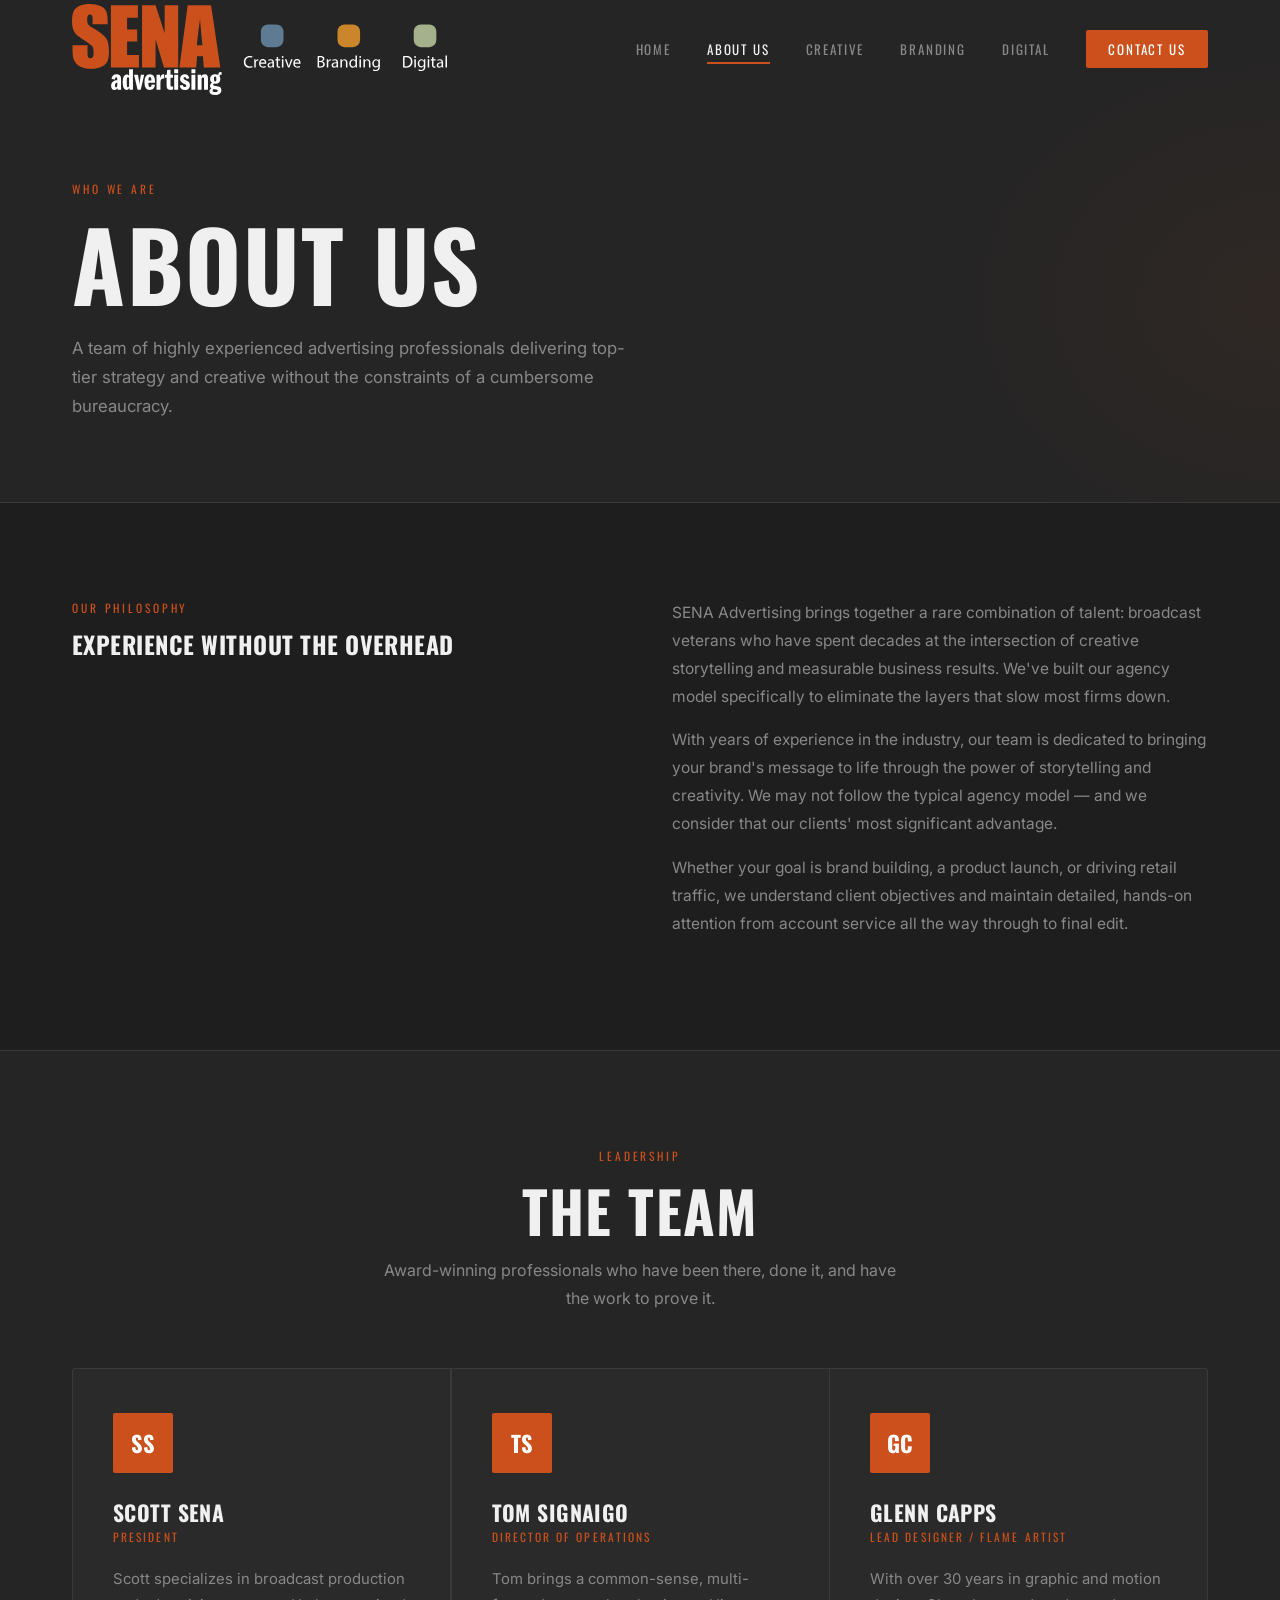
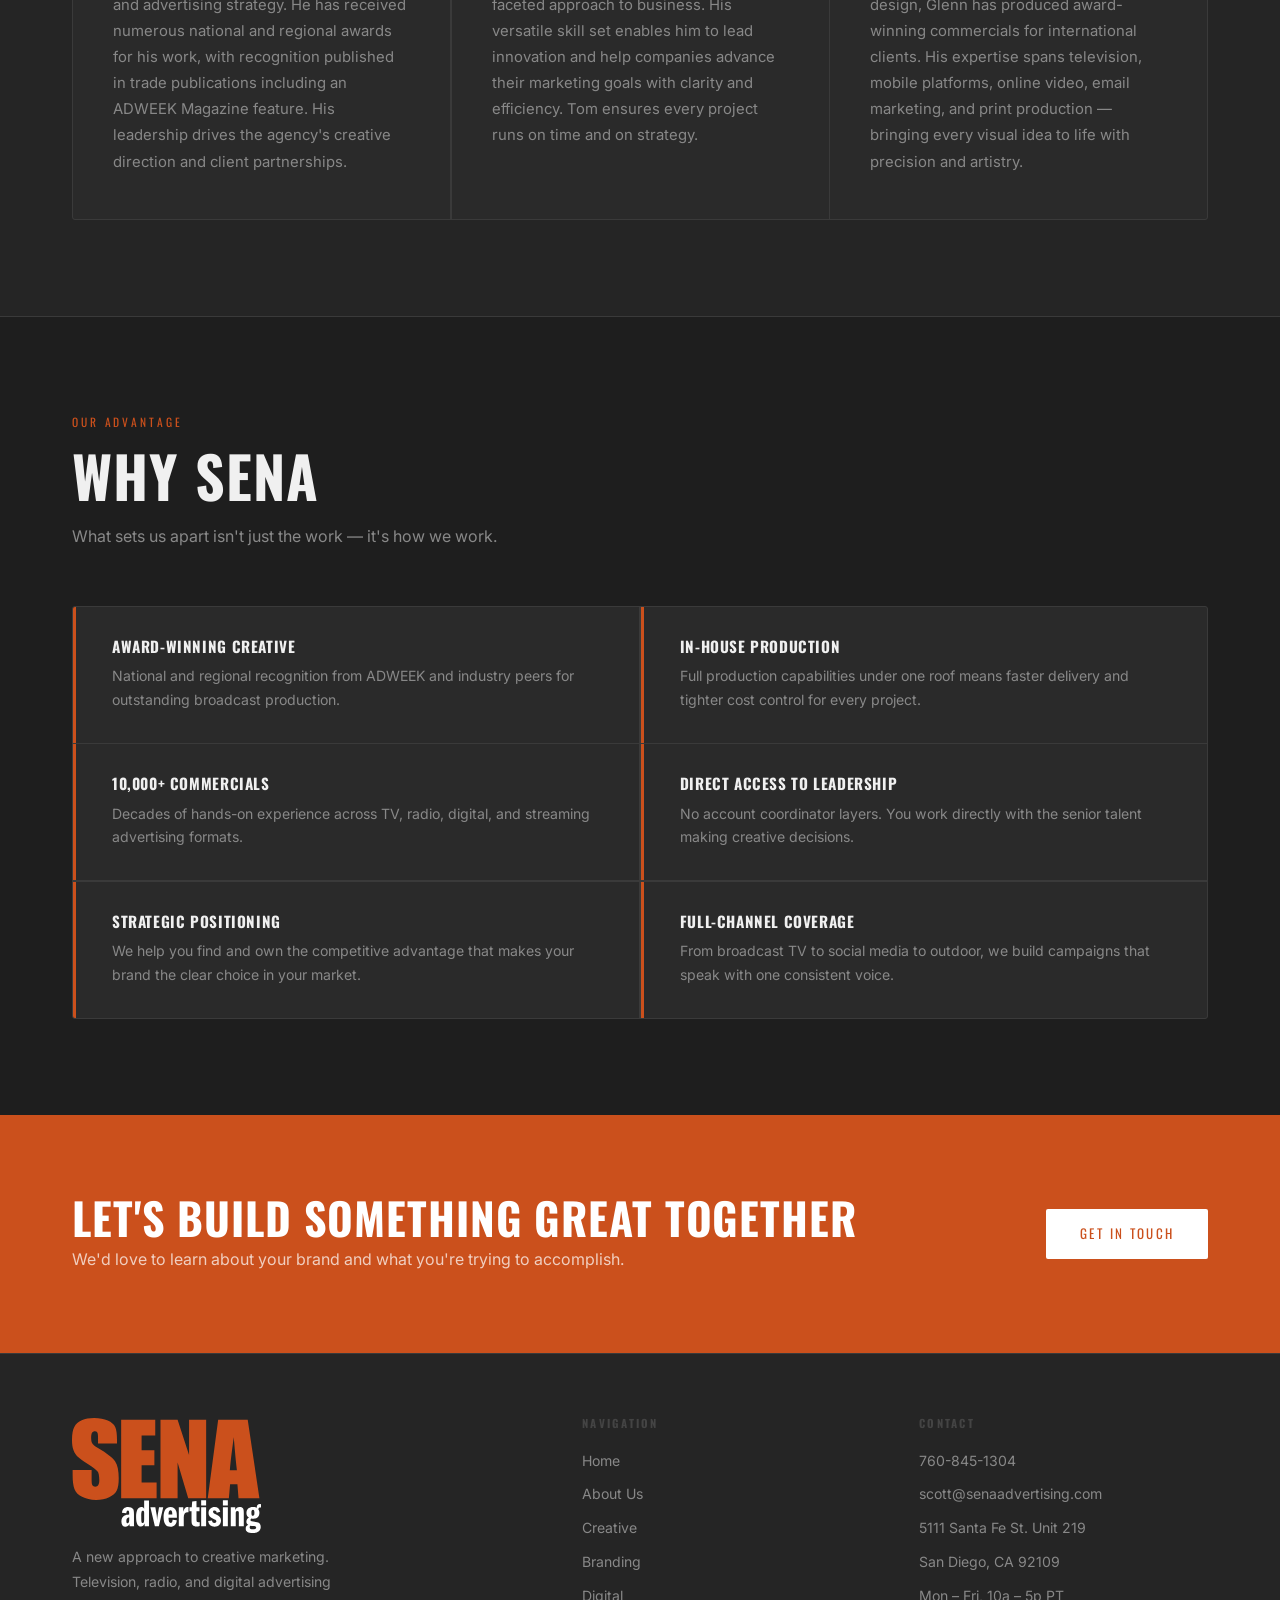
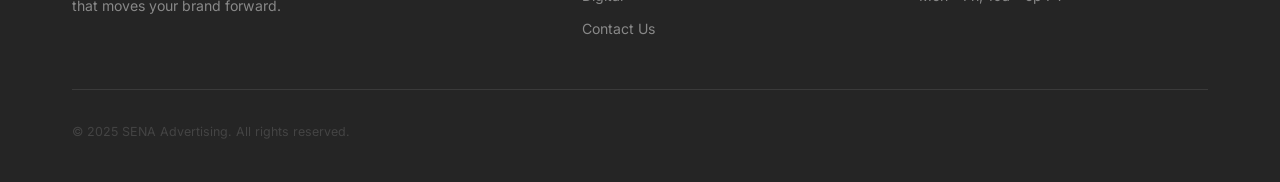
==== about.html @ 645a3908 "Apply ChatGPT review improvements - Fix grammar: 'assets that captivates' → 'campaigns that captivat" ====
<!DOCTYPE html>
<html lang="en">
<head>
  <meta charset="UTF-8">
  <meta name="viewport" content="width=device-width, initial-scale=1.0">
  <title>About Us — SENA Advertising</title>
  <meta name="description" content="Meet the SENA Advertising team — San Diego-based, award-winning professionals with decades of experience in broadcast production, brand strategy, and motion design.">
  <link rel="stylesheet" href="css/styles.css">
</head>
<body>

  <!-- Navigation -->
  <nav class="nav" id="nav">
    <div class="nav-inner">
      <a href="index.html" class="nav-logo"><img src="graphics/Sena_logo.svg" alt="SENA Advertising" class="nav-logo-img"></a>
      <ul class="nav-links">
        <li><a href="index.html">Home</a></li>
        <li><a href="about.html">About Us</a></li>
        <li><a href="creative.html">Creative</a></li>
        <li><a href="branding.html">Branding</a></li>
        <li><a href="digital.html">Digital</a></li>
        <li><a href="contact.html" class="nav-cta">Contact Us</a></li>
      </ul>
      <button class="nav-hamburger" id="hamburger" aria-label="Open menu" aria-expanded="false">
        <span></span><span></span><span></span>
      </button>
    </div>
  </nav>

  <!-- Page Hero -->
  <div class="page-hero">
    <div class="container">
      <span class="page-hero-label">Who We Are</span>
      <h1>About Us</h1>
      <p class="subtitle">
        A team of highly experienced advertising professionals delivering
        top-tier strategy and creative without the constraints of a cumbersome bureaucracy.
      </p>
    </div>
  </div>

  <!-- Company Overview -->
  <section>
    <div class="container">
      <div class="content-block fade-in">
        <div>
          <span class="eyebrow">Our Philosophy</span>
          <h2>Experience Without the Overhead</h2>
        </div>
        <div>
          <p>
            SENA Advertising brings together a rare combination of talent: broadcast veterans
            who have spent decades at the intersection of creative storytelling and measurable
            business results. We've built our agency model specifically to eliminate the layers
            that slow most firms down.
          </p>
          <p>
            With years of experience in the industry, our team is dedicated to bringing your
            brand's message to life through the power of storytelling and creativity. We may
            not follow the typical agency model — and we consider that our clients' most
            significant advantage.
          </p>
          <p>
            Whether your goal is brand building, a product launch, or driving retail traffic,
            we understand client objectives and maintain detailed, hands-on attention from
            account service all the way through to final edit.
          </p>
        </div>
      </div>
    </div>
  </section>

  <!-- Team -->
  <section style="background: var(--bg-surface); border-top: 1px solid var(--border); border-bottom: 1px solid var(--border);">
    <div class="container">
      <div class="section-header center fade-in">
        <span class="eyebrow">Leadership</span>
        <h2>The Team</h2>
        <p>Award-winning professionals who have been there, done it, and have the work to prove it.</p>
      </div>
      <div class="team-grid">

        <div class="team-card fade-in">
          <div class="team-initials">SS</div>
          <h3>Scott Sena</h3>
          <div class="team-title">President</div>
          <p>
            Scott specializes in broadcast production and advertising strategy. He has received
            numerous national and regional awards for his work, with recognition published in
            trade publications including an ADWEEK Magazine feature. His leadership drives the
            agency's creative direction and client partnerships.
          </p>
        </div>

        <div class="team-card fade-in fade-in-d1">
          <div class="team-initials">TS</div>
          <h3>Tom Signaigo</h3>
          <div class="team-title">Director of Operations</div>
          <p>
            Tom brings a common-sense, multi-faceted approach to business. His versatile skill
            set enables him to lead innovation and help companies advance their marketing goals
            with clarity and efficiency. Tom ensures every project runs on time and on strategy.
          </p>
        </div>

        <div class="team-card fade-in fade-in-d2">
          <div class="team-initials">GC</div>
          <h3>Glenn Capps</h3>
          <div class="team-title">Lead Designer / Flame Artist</div>
          <p>
            With over 30 years in graphic and motion design, Glenn has produced award-winning
            commercials for international clients. His expertise spans television, mobile
            platforms, online video, email marketing, and print production — bringing
            every visual idea to life with precision and artistry.
          </p>
        </div>

      </div>
    </div>
  </section>

  <!-- Why Choose SENA -->
  <section>
    <div class="container">
      <div class="section-header fade-in">
        <span class="eyebrow">Our Advantage</span>
        <h2>Why SENA</h2>
        <p>What sets us apart isn't just the work — it's how we work.</p>
      </div>
      <div class="service-items-grid fade-in">
        <div class="service-item">
          <h4>Award-Winning Creative</h4>
          <p>National and regional recognition from ADWEEK and industry peers for outstanding broadcast production.</p>
        </div>
        <div class="service-item">
          <h4>In-House Production</h4>
          <p>Full production capabilities under one roof means faster delivery and tighter cost control for every project.</p>
        </div>
        <div class="service-item">
          <h4>10,000+ Commercials</h4>
          <p>Decades of hands-on experience across TV, radio, digital, and streaming advertising formats.</p>
        </div>
        <div class="service-item">
          <h4>Direct Access to Leadership</h4>
          <p>No account coordinator layers. You work directly with the senior talent making creative decisions.</p>
        </div>
        <div class="service-item">
          <h4>Strategic Positioning</h4>
          <p>We help you find and own the competitive advantage that makes your brand the clear choice in your market.</p>
        </div>
        <div class="service-item">
          <h4>Full-Channel Coverage</h4>
          <p>From broadcast TV to social media to outdoor, we build campaigns that speak with one consistent voice.</p>
        </div>
      </div>
    </div>
  </section>

  <!-- CTA Band -->
  <div class="cta-band">
    <div class="cta-band-inner">
      <div>
        <h2>Let's Build Something Great Together</h2>
        <p>We'd love to learn about your brand and what you're trying to accomplish.</p>
      </div>
      <a href="contact.html" class="btn btn-white">Get In Touch</a>
    </div>
  </div>

  <!-- Footer -->
  <footer class="footer">
    <div class="container">
      <div class="footer-top">
        <div class="footer-brand">
          <a href="index.html" class="footer-logo"><img src="graphics/Sena_logo_no_services_v2.svg" alt="SENA Advertising" class="footer-logo-img"></a>
          <p>A new approach to creative marketing. Television, radio, and digital advertising that moves your brand forward.</p>
        </div>
        <div class="footer-col">
          <h4>Navigation</h4>
          <ul>
            <li><a href="index.html">Home</a></li>
            <li><a href="about.html">About Us</a></li>
            <li><a href="creative.html">Creative</a></li>
            <li><a href="branding.html">Branding</a></li>
            <li><a href="digital.html">Digital</a></li>
            <li><a href="contact.html">Contact Us</a></li>
          </ul>
        </div>
        <div class="footer-col">
          <h4>Contact</h4>
          <ul>
            <li><a href="tel:7608451304">760-845-1304</a></li>
            <li><a href="mailto:scott@senaadvertising.com">scott@senaadvertising.com</a></li>
            <li>5111 Santa Fe St. Unit 219</li>
            <li>San Diego, CA 92109</li>
            <li>Mon – Fri, 10a – 5p PT</li>
          </ul>
        </div>
      </div>
      <div class="footer-bottom">
        <p class="footer-copy">&copy; 2025 SENA Advertising. All rights reserved.</p>
      </div>
    </div>
  </footer>

  <script src="js/main.js"></script>
</body>
</html>
---- css/styles.css ----
@import url('https://fonts.googleapis.com/css2?family=Oswald:wght@400;500;600;700&family=Inter:wght@300;400;500;600&display=swap');

*, *::before, *::after { box-sizing: border-box; margin: 0; padding: 0; }

:root {
  --bg: #1e1e1e;
  --bg-surface: #252525;
  --bg-card: #2a2a2a;
  --bg-card-hover: #313131;
  --accent: #cb501c;
  --accent-hover: #e05c20;
  --text: #f0f0f0;
  --text-muted: #888888;
  --text-dim: #444444;
  --border: #3a3a3a;
  --max-w: 1200px;
  --nav-h: 100px;
}

html { scroll-behavior: smooth; }

body {
  background: var(--bg);
  color: var(--text);
  font-family: 'Inter', sans-serif;
  font-size: 16px;
  line-height: 1.6;
  -webkit-font-smoothing: antialiased;
}

a { color: inherit; text-decoration: none; }
img { max-width: 100%; display: block; }

/* ── Typography ── */
h1, h2, h3, h4 {
  font-family: 'Oswald', sans-serif;
  font-weight: 700;
  line-height: 1.05;
  letter-spacing: 0.02em;
  text-transform: uppercase;
}

.eyebrow {
  font-family: 'Oswald', sans-serif;
  font-size: 0.72rem;
  letter-spacing: 0.25em;
  text-transform: uppercase;
  color: var(--accent);
  display: block;
  margin-bottom: 0.9rem;
}

/* ── Layout ── */
.container {
  max-width: var(--max-w);
  margin: 0 auto;
  padding: 0 2rem;
}

section { padding: 6rem 0; }

/* ── Navigation ── */
.nav {
  position: fixed;
  top: 0; left: 0; right: 0;
  height: var(--nav-h);
  z-index: 1000;
  transition: background 0.35s, border-color 0.35s, box-shadow 0.35s;
  border-bottom: 1px solid transparent;
}

.nav.scrolled {
  background: rgba(28, 28, 28, 0.96);
  backdrop-filter: blur(16px);
  -webkit-backdrop-filter: blur(16px);
  border-color: var(--border);
  box-shadow: 0 1px 32px rgba(0,0,0,0.4);
}

.nav-inner {
  max-width: var(--max-w);
  margin: 0 auto;
  padding: 0 2rem;
  height: 100%;
  display: flex;
  align-items: center;
  justify-content: space-between;
}

.nav-logo {
  display: inline-flex;
  align-items: center;
  line-height: 1;
}

.nav-logo-img {
  height: 91px;
  width: auto;
  display: block;
}

.nav-links {
  display: flex;
  align-items: center;
  gap: 2.25rem;
  list-style: none;
}

.nav-links a {
  font-family: 'Oswald', sans-serif;
  font-size: 0.82rem;
  letter-spacing: 0.14em;
  text-transform: uppercase;
  color: var(--text-muted);
  transition: color 0.2s;
  position: relative;
  padding-bottom: 2px;
}

.nav-links a::after {
  content: '';
  position: absolute;
  bottom: -3px;
  left: 0; right: 0;
  height: 2px;
  background: var(--accent);
  transform: scaleX(0);
  transform-origin: left;
  transition: transform 0.25s ease;
}

.nav-links a:hover,
.nav-links a.active { color: var(--text); }

.nav-links a:hover::after,
.nav-links a.active::after { transform: scaleX(1); }

.nav-cta {
  background: var(--accent) !important;
  color: #fff !important;
  padding: 0.55rem 1.4rem !important;
  border-radius: 2px;
  transition: background 0.2s !important;
}
.nav-cta::after { display: none !important; }
.nav-cta:hover { background: var(--accent-hover) !important; }

.nav-hamburger {
  display: none;
  flex-direction: column;
  gap: 5px;
  cursor: pointer;
  padding: 6px;
  background: none;
  border: none;
}
.nav-hamburger span {
  display: block;
  width: 22px;
  height: 2px;
  background: var(--text);
  border-radius: 1px;
  transition: transform 0.3s ease, opacity 0.3s ease;
}
.nav-hamburger.open span:nth-child(1) { transform: translateY(7px) rotate(45deg); }
.nav-hamburger.open span:nth-child(2) { opacity: 0; }
.nav-hamburger.open span:nth-child(3) { transform: translateY(-7px) rotate(-45deg); }

/* ── Home Hero ── */
.hero {
  min-height: 100vh;
  display: flex;
  align-items: center;
  position: relative;
  overflow: hidden;
}

.hero-bg {
  position: absolute;
  inset: 0;
  background:
    radial-gradient(ellipse 70% 60% at 75% 55%, rgba(203,80,28,0.07) 0%, transparent 55%),
    linear-gradient(150deg, #0d0d0d 0%, #131313 100%);
}

.hero-grid {
  position: absolute;
  inset: 0;
  background-image:
    linear-gradient(rgba(255,255,255,0.025) 1px, transparent 1px),
    linear-gradient(90deg, rgba(255,255,255,0.025) 1px, transparent 1px);
  background-size: 56px 56px;
  mask-image: radial-gradient(ellipse 80% 80% at 50% 50%, black 30%, transparent 75%);
  -webkit-mask-image: radial-gradient(ellipse 80% 80% at 50% 50%, black 30%, transparent 75%);
}

.hero-ghost {
  position: absolute;
  right: -4%;
  top: 50%;
  transform: translateY(-50%);
  font-family: 'Oswald', sans-serif;
  font-size: clamp(7rem, 17vw, 21rem);
  font-weight: 700;
  letter-spacing: 0.04em;
  text-transform: uppercase;
  color: transparent;
  -webkit-text-stroke: 1.5px rgba(203, 80, 28, 0.22);
  line-height: 1;
  user-select: none;
  pointer-events: none;
}

.hero-content {
  position: relative;
  z-index: 1;
  width: 100%;
  max-width: var(--max-w);
  margin: 0 auto;
  padding: 0 2rem;
  padding-top: var(--nav-h);
}

.hero-title {
  font-size: clamp(2.8rem, 6.5vw, 6.5rem);
  line-height: 0.95;
  margin-bottom: 1.5rem;
  max-width: 15ch;
}
.hero-title .accent { color: var(--accent); }

.hero-desc {
  font-size: 1.1rem;
  color: var(--text-muted);
  max-width: 46ch;
  margin-bottom: 2.5rem;
  line-height: 1.75;
}

.hero-actions {
  display: flex;
  gap: 1rem;
  flex-wrap: wrap;
}

.hero-scroll {
  position: absolute;
  bottom: 2.5rem;
  left: 50%;
  transform: translateX(-50%);
  display: flex;
  flex-direction: column;
  align-items: center;
  gap: 0.5rem;
  z-index: 1;
}
.hero-scroll span {
  font-family: 'Oswald', sans-serif;
  font-size: 0.65rem;
  letter-spacing: 0.2em;
  text-transform: uppercase;
  color: var(--text-dim);
}
.hero-scroll-line {
  width: 1px;
  height: 40px;
  background: linear-gradient(to bottom, var(--accent), transparent);
  animation: scrollPulse 2s ease-in-out infinite;
}
@keyframes scrollPulse {
  0%, 100% { opacity: 0.4; transform: scaleY(0.8); }
  50% { opacity: 1; transform: scaleY(1); }
}

/* ── Stats Bar ── */
.stats {
  background: var(--bg-surface);
  border-top: 1px solid var(--border);
  border-bottom: 1px solid var(--border);
  padding: 0;
}

.stats-inner {
  max-width: var(--max-w);
  margin: 0 auto;
  display: grid;
  grid-template-columns: repeat(3, 1fr);
}

.stat-item {
  padding: 2.75rem 2rem;
  text-align: center;
  border-right: 1px solid var(--border);
  position: relative;
}
.stat-item:last-child { border-right: none; }

.stat-number {
  font-family: 'Oswald', sans-serif;
  font-size: clamp(2.2rem, 4vw, 3.2rem);
  font-weight: 700;
  color: var(--accent);
  line-height: 1;
  margin-bottom: 0.5rem;
  display: block;
}
.stat-label {
  font-size: 0.82rem;
  color: var(--text-muted);
  letter-spacing: 0.06em;
  text-transform: uppercase;
  font-family: 'Oswald', sans-serif;
}

/* ── Buttons ── */
.btn {
  font-family: 'Oswald', sans-serif;
  font-size: 0.82rem;
  letter-spacing: 0.18em;
  text-transform: uppercase;
  padding: 0.9rem 2.1rem;
  border: none;
  cursor: pointer;
  display: inline-flex;
  align-items: center;
  gap: 0.5rem;
  transition: all 0.22s ease;
  border-radius: 2px;
  text-decoration: none;
  white-space: nowrap;
}

.btn-primary {
  background: var(--accent);
  color: #fff;
}
.btn-primary:hover {
  background: var(--accent-hover);
  transform: translateY(-2px);
  box-shadow: 0 8px 24px rgba(203,80,28,0.3);
}

.btn-outline {
  background: transparent;
  color: var(--text);
  border: 1px solid var(--border);
}
.btn-outline:hover {
  border-color: var(--text-muted);
  background: rgba(255,255,255,0.04);
}

.btn-white {
  background: #fff;
  color: var(--accent);
}
.btn-white:hover { background: #f0f0f0; transform: translateY(-2px); }

/* ── Section Headers ── */
.section-header { margin-bottom: 3.5rem; }

.section-header h2 {
  font-size: clamp(2rem, 4.5vw, 3.75rem);
  margin-bottom: 1rem;
}

.section-header p {
  color: var(--text-muted);
  max-width: 52ch;
  font-size: 1rem;
  line-height: 1.75;
}

.section-header.center { text-align: center; }
.section-header.center p { margin: 0 auto; }

/* ── Service Cards ── */
.services-grid {
  display: grid;
  grid-template-columns: repeat(3, 1fr);
  gap: 1.5px;
  background: var(--border);
  border: 1px solid var(--border);
  border-radius: 3px;
  overflow: hidden;
}

.service-card {
  background: var(--bg-card);
  padding: 3rem 2.5rem;
  position: relative;
  overflow: hidden;
  transition: background 0.3s;
}

.service-card::before {
  content: '';
  position: absolute;
  top: 0; left: 0; right: 0;
  height: 2px;
  background: var(--accent);
  transform: scaleX(0);
  transform-origin: left;
  transition: transform 0.35s ease;
}

.service-card:hover { background: var(--bg-card-hover); }
.service-card:hover::before { transform: scaleX(1); }

.service-num {
  font-family: 'Oswald', sans-serif;
  font-size: 5rem;
  font-weight: 700;
  color: var(--border);
  line-height: 1;
  margin-bottom: 1.25rem;
  transition: color 0.3s;
}
.service-card:hover .service-num { color: #222; }

.service-card h3 {
  font-size: 1.5rem;
  margin-bottom: 1rem;
}

.service-card p {
  color: var(--text-muted);
  font-size: 0.95rem;
  line-height: 1.75;
  margin-bottom: 1.75rem;
}

.service-link {
  font-family: 'Oswald', sans-serif;
  font-size: 0.78rem;
  letter-spacing: 0.18em;
  text-transform: uppercase;
  color: var(--accent);
  display: inline-flex;
  align-items: center;
  gap: 0.6rem;
  transition: gap 0.2s;
}
.service-link:hover { gap: 0.9rem; }
.service-link::after { content: '→'; }

/* ── About Section ── */
.about-section {
  background: var(--bg-surface);
  border-top: 1px solid var(--border);
  border-bottom: 1px solid var(--border);
}

.about-grid {
  display: grid;
  grid-template-columns: 1fr 1fr;
  gap: 5rem;
  align-items: center;
}

.about-body p {
  color: var(--text-muted);
  line-height: 1.8;
  margin-bottom: 1.25rem;
  font-size: 0.97rem;
}

.about-list {
  list-style: none;
  margin: 2rem 0;
  display: flex;
  flex-direction: column;
  gap: 0.85rem;
}
.about-list li {
  display: flex;
  align-items: flex-start;
  gap: 0.85rem;
  font-size: 0.95rem;
  color: var(--text-muted);
}
.about-list li::before {
  content: '';
  width: 18px;
  height: 2px;
  background: var(--accent);
  margin-top: 0.65rem;
  flex-shrink: 0;
}

.about-visual {
  display: flex;
  flex-direction: column;
  gap: 1.5px;
  background: var(--border);
  border: 1px solid var(--border);
  border-radius: 3px;
  overflow: hidden;
}
.about-visual-item {
  background: var(--bg-card);
  padding: 1.75rem 2.25rem;
}
.about-visual-num {
  font-family: 'Oswald', sans-serif;
  font-size: 2.75rem;
  font-weight: 700;
  color: var(--accent);
  line-height: 1;
  margin-bottom: 0.3rem;
}
.about-visual-label {
  font-size: 0.82rem;
  color: var(--text-muted);
}

/* ── Clients Grid ── */
.clients-grid {
  display: grid;
  grid-template-columns: repeat(auto-fill, minmax(200px, 1fr));
  gap: 1.5px;
  background: var(--border);
  border: 1px solid var(--border);
  border-radius: 3px;
  overflow: hidden;
}

.client-item {
  background: var(--bg-card);
  padding: 1.75rem 1.5rem;
  text-align: center;
  font-family: 'Oswald', sans-serif;
  font-size: 0.78rem;
  letter-spacing: 0.12em;
  text-transform: uppercase;
  color: var(--text-muted);
  transition: background 0.2s, color 0.2s;
}
.client-item:hover { background: var(--bg-card-hover); color: var(--text); }

/* ── CTA Band ── */
.cta-band {
  background: var(--accent);
  padding: 5rem 0;
}
.cta-band-inner {
  max-width: var(--max-w);
  margin: 0 auto;
  padding: 0 2rem;
  display: flex;
  align-items: center;
  justify-content: space-between;
  gap: 2rem;
  flex-wrap: wrap;
}
.cta-band h2 {
  font-size: clamp(1.75rem, 3.5vw, 2.75rem);
  color: #fff;
  margin-bottom: 0.4rem;
}
.cta-band p { color: rgba(255,255,255,0.72); font-size: 1rem; }

/* ── Page Hero (inner pages) ── */
.page-hero {
  padding-top: calc(var(--nav-h) + 5rem);
  padding-bottom: 5rem;
  background: var(--bg-surface);
  border-bottom: 1px solid var(--border);
  position: relative;
  overflow: hidden;
}
.page-hero::before {
  content: '';
  position: absolute;
  inset: 0;
  background: radial-gradient(ellipse 50% 100% at 100% 60%, rgba(203,80,28,0.06) 0%, transparent 55%);
}
.page-hero .container { position: relative; }
.page-hero-label {
  font-family: 'Oswald', sans-serif;
  font-size: 0.72rem;
  letter-spacing: 0.25em;
  color: var(--accent);
  text-transform: uppercase;
  margin-bottom: 0.9rem;
  display: block;
}
.page-hero h1 { font-size: clamp(3rem, 7.5vw, 6.5rem); }
.page-hero .subtitle {
  color: var(--text-muted);
  font-size: 1.05rem;
  max-width: 52ch;
  margin-top: 1.25rem;
  line-height: 1.75;
}

/* ── Team Cards ── */
.team-grid {
  display: grid;
  grid-template-columns: repeat(3, 1fr);
  gap: 1.5px;
  background: var(--border);
  border: 1px solid var(--border);
  border-radius: 3px;
  overflow: hidden;
}

.team-card {
  background: var(--bg-card);
  padding: 2.75rem 2.5rem;
  position: relative;
  transition: background 0.25s;
}
.team-card:hover { background: var(--bg-card-hover); }

.team-initials {
  width: 60px;
  height: 60px;
  background: var(--accent);
  border-radius: 2px;
  display: flex;
  align-items: center;
  justify-content: center;
  font-family: 'Oswald', sans-serif;
  font-size: 1.4rem;
  font-weight: 700;
  color: #fff;
  margin-bottom: 1.75rem;
}

.team-card h3 { font-size: 1.35rem; margin-bottom: 0.25rem; }

.team-title {
  font-family: 'Oswald', sans-serif;
  font-size: 0.72rem;
  letter-spacing: 0.18em;
  text-transform: uppercase;
  color: var(--accent);
  margin-bottom: 1.25rem;
}

.team-card p {
  color: var(--text-muted);
  font-size: 0.93rem;
  line-height: 1.75;
}

/* ── Content Sections ── */
.content-block {
  display: grid;
  grid-template-columns: 1fr 1fr;
  gap: 4rem;
  align-items: start;
}

.content-block.reverse { direction: rtl; }
.content-block.reverse > * { direction: ltr; }

.content-block p {
  color: var(--text-muted);
  line-height: 1.8;
  margin-bottom: 1rem;
  font-size: 0.97rem;
}

/* ── Service Items (Digital / Branding lists) ── */
.service-items-grid {
  display: grid;
  grid-template-columns: repeat(2, 1fr);
  gap: 1.5px;
  background: var(--border);
  border: 1px solid var(--border);
  border-radius: 3px;
  overflow: hidden;
}

.service-item {
  background: var(--bg-card);
  padding: 2rem 2.25rem;
  border-left: 3px solid var(--accent);
  transition: background 0.2s, border-color 0.2s;
  display: flex;
  flex-direction: column;
  gap: 0.6rem;
  color: inherit;
  text-decoration: none;
  cursor: pointer;
}
.service-item:hover { background: var(--bg-card-hover); border-left-color: var(--accent-hover); }

.service-item h4 {
  font-size: 0.95rem;
  letter-spacing: 0.04em;
}
.service-item p {
  font-size: 0.88rem;
  color: var(--text-muted);
  line-height: 1.65;
  flex: 1;
}
.service-item-cta {
  font-family: 'Oswald', sans-serif;
  font-size: 0.7rem;
  letter-spacing: 0.18em;
  text-transform: uppercase;
  color: var(--accent);
  margin-top: 0.5rem;
  transition: color 0.2s;
}
.service-item:hover .service-item-cta { color: var(--accent-hover); }

/* ── Channel Tags ── */
.channel-tags {
  display: flex;
  flex-wrap: wrap;
  gap: 0.75rem;
  margin-top: 2.5rem;
}
.channel-tag {
  font-family: 'Oswald', sans-serif;
  font-size: 0.72rem;
  letter-spacing: 0.14em;
  text-transform: uppercase;
  padding: 0.55rem 1.1rem;
  border: 1px solid var(--border);
  border-radius: 2px;
  color: var(--text-muted);
  transition: all 0.2s;
  cursor: default;
}
.channel-tag:hover { border-color: var(--accent); color: var(--accent); }

/* ── Contact Page ── */
.contact-grid {
  display: grid;
  grid-template-columns: 1fr 1.7fr;
  gap: 5rem;
  align-items: start;
}

.contact-detail { margin-bottom: 2rem; }
.contact-detail-label {
  font-family: 'Oswald', sans-serif;
  font-size: 0.68rem;
  letter-spacing: 0.2em;
  text-transform: uppercase;
  color: var(--accent);
  margin-bottom: 0.4rem;
}
.contact-detail-value {
  font-size: 1rem;
  color: var(--text);
  line-height: 1.55;
}
.contact-detail-value a { transition: color 0.2s; }
.contact-detail-value a:hover { color: var(--accent); }

/* ── Form ── */
.form { display: flex; flex-direction: column; gap: 1.25rem; }

.form-row {
  display: grid;
  grid-template-columns: 1fr 1fr;
  gap: 1.25rem;
}

.form-group { display: flex; flex-direction: column; gap: 0.45rem; }

.form-group label {
  font-family: 'Oswald', sans-serif;
  font-size: 0.72rem;
  letter-spacing: 0.16em;
  text-transform: uppercase;
  color: var(--text-muted);
}

.form-group input,
.form-group textarea {
  background: var(--bg-card);
  border: 1px solid var(--border);
  color: var(--text);
  padding: 0.85rem 1rem;
  font-family: 'Inter', sans-serif;
  font-size: 0.95rem;
  border-radius: 2px;
  outline: none;
  transition: border-color 0.2s, box-shadow 0.2s;
  width: 100%;
}

.form-group input:focus,
.form-group textarea:focus {
  border-color: var(--accent);
  box-shadow: 0 0 0 3px rgba(203,80,28,0.1);
}

.form-group textarea { min-height: 160px; resize: vertical; }

/* ── Footer ── */
.footer {
  background: var(--bg-surface);
  border-top: 1px solid var(--border);
  padding: 4rem 0 2.5rem;
}

.footer-top {
  display: grid;
  grid-template-columns: 1.6fr 1fr 1fr;
  gap: 3rem;
  padding-bottom: 3rem;
  margin-bottom: 2rem;
  border-bottom: 1px solid var(--border);
}

.footer-logo {
  display: inline-flex;
  align-items: center;
  margin-bottom: 0.75rem;
}

.footer-logo-img {
  height: 115px;
  width: auto;
  display: block;
}

.footer-brand p {
  color: var(--text-muted);
  font-size: 0.88rem;
  line-height: 1.75;
  max-width: 30ch;
}

.footer-col h4 {
  font-family: 'Oswald', sans-serif;
  font-size: 0.7rem;
  letter-spacing: 0.2em;
  color: var(--text-dim);
  text-transform: uppercase;
  margin-bottom: 1.25rem;
}
.footer-col ul { list-style: none; display: flex; flex-direction: column; gap: 0.7rem; }
.footer-col ul li,
.footer-col ul a {
  font-size: 0.88rem;
  color: var(--text-muted);
  transition: color 0.2s;
}
.footer-col ul a:hover { color: var(--text); }

.footer-bottom {
  display: flex;
  align-items: center;
  justify-content: space-between;
  gap: 1rem;
  flex-wrap: wrap;
}
.footer-copy { font-size: 0.78rem; color: var(--text-dim); }

/* ── Animations ── */
.fade-in {
  opacity: 0;
  transform: translateY(20px);
  transition: opacity 0.65s ease, transform 0.65s ease;
}
.fade-in.visible { opacity: 1; transform: none; }
.fade-in-d1 { transition-delay: 0.1s; }
.fade-in-d2 { transition-delay: 0.2s; }
.fade-in-d3 { transition-delay: 0.3s; }

/* ── Video Grid ── */
.video-grid {
  display: grid;
  grid-template-columns: repeat(2, 1fr);
  gap: 2rem;
}

.video-item {
  background: var(--bg-card);
  border: 1px solid var(--border);
  border-radius: 3px;
  overflow: hidden;
  transition: border-color 0.25s;
}
.video-item:hover { border-color: var(--accent); }

.video-item {
  display: block;
  text-decoration: none;
  color: inherit;
}

.video-thumb {
  aspect-ratio: 16 / 9;
  background: #0a0a0a;
  display: flex;
  align-items: center;
  justify-content: center;
  position: relative;
  overflow: hidden;
}

.video-thumb::before {
  content: '';
  position: absolute;
  inset: 0;
  background: radial-gradient(ellipse at center, rgba(203,80,28,0.08) 0%, transparent 70%);
  transition: opacity 0.3s;
}
.video-item:hover .video-thumb::before { opacity: 2; }

.video-play-btn {
  width: 68px;
  height: 68px;
  background: var(--accent);
  border-radius: 50%;
  display: flex;
  align-items: center;
  justify-content: center;
  transition: transform 0.25s ease, background 0.25s ease, box-shadow 0.25s ease;
  position: relative;
  z-index: 1;
}
.video-item:hover .video-play-btn {
  transform: scale(1.12);
  background: var(--accent-hover);
  box-shadow: 0 0 32px rgba(203,80,28,0.45);
}

.video-play-btn svg {
  width: 26px;
  height: 26px;
  margin-left: 4px;
}

.video-caption {
  padding: 0.9rem 1.25rem;
  display: flex;
  align-items: center;
  justify-content: space-between;
  gap: 0.5rem;
  font-family: 'Oswald', sans-serif;
  font-size: 0.78rem;
  letter-spacing: 0.12em;
  text-transform: uppercase;
  color: var(--text-muted);
  border-top: 1px solid var(--border);
  transition: color 0.2s;
}
.video-item:hover .video-caption { color: var(--text); }

.video-caption-ext {
  font-size: 0.65rem;
  letter-spacing: 0.08em;
  color: var(--text-dim);
  white-space: nowrap;
  flex-shrink: 0;
}

@media (max-width: 768px) {
  .video-grid { grid-template-columns: 1fr; }
}

/* ── Project Gallery ── */
.project-block {
  margin-bottom: 4rem;
}
.project-block:last-child { margin-bottom: 0; }

.project-block-header {
  display: flex;
  align-items: baseline;
  gap: 1.5rem;
  margin-bottom: 1rem;
  padding-bottom: 0.75rem;
  border-bottom: 1px solid var(--border);
}

.project-client {
  font-family: 'Oswald', sans-serif;
  font-size: 1rem;
  font-weight: 600;
  letter-spacing: 0.1em;
  text-transform: uppercase;
  color: var(--text);
}

.project-type {
  font-family: 'Oswald', sans-serif;
  font-size: 0.72rem;
  letter-spacing: 0.2em;
  text-transform: uppercase;
  color: var(--accent);
}

.project-imgs {
  display: grid;
  gap: 1.5px;
  background: var(--border);
  border: 1px solid var(--border);
  overflow: hidden;
}

.project-imgs img {
  width: 100%;
  height: 100%;
  object-fit: cover;
  display: block;
}

/* Genesis: two portrait posters on top, wide lineup below */
.project-imgs--genesis {
  grid-template-columns: 1fr 1fr;
}
.project-imgs--genesis .portrait {
  height: 460px;
}
.project-imgs--genesis .wide {
  grid-column: 1 / -1;
  height: 320px;
}

/* Billboards: two landscape shots side by side */
.project-imgs--2col {
  grid-template-columns: 1fr 1fr;
}
.project-imgs--2col img {
  height: 280px;
}

/* Subaru POS: 2×2 grid */
.project-imgs--2x2 {
  grid-template-columns: 1fr 1fr;
}
.project-imgs--2x2 img {
  height: 260px;
}

@media (max-width: 768px) {
  .project-imgs--genesis { grid-template-columns: 1fr; }
  .project-imgs--genesis .portrait { height: 320px; }
  .project-imgs--genesis .wide { grid-column: auto; height: 220px; }
  .project-imgs--2col,
  .project-imgs--2x2 { grid-template-columns: 1fr; }
  .project-block-header { flex-direction: column; gap: 0.4rem; }
}

/* ── Radio Grid ── */
.radio-grid {
  display: grid;
  grid-template-columns: repeat(2, 1fr);
  gap: 1.5px;
  background: var(--border);
  border: 1px solid var(--border);
}

.radio-card {
  background: var(--bg-card);
  padding: 1.75rem 2rem;
  display: flex;
  flex-direction: column;
  gap: 1.25rem;
}

.radio-card-header {
  display: flex;
  flex-direction: column;
  gap: 0.35rem;
}

.radio-client {
  font-family: 'Oswald', sans-serif;
  font-size: 0.95rem;
  font-weight: 600;
  letter-spacing: 0.1em;
  text-transform: uppercase;
  color: var(--text);
}

.radio-spot {
  font-family: 'Oswald', sans-serif;
  font-size: 0.72rem;
  letter-spacing: 0.2em;
  text-transform: uppercase;
  color: var(--accent);
}

.radio-audio {
  width: 100%;
  color-scheme: dark;
}

@media (max-width: 768px) {
  .radio-grid { grid-template-columns: 1fr; }
}

/* ── Lightbox ── */
.lightbox {
  display: none;
  position: fixed;
  inset: 0;
  background: rgba(0, 0, 0, 0.92);
  z-index: 2000;
  align-items: center;
  justify-content: center;
  opacity: 0;
  transition: opacity 0.28s ease;
}
.lightbox.active { opacity: 1; }

.lightbox-img {
  max-width: 90vw;
  max-height: 90vh;
  object-fit: contain;
  box-shadow: 0 24px 80px rgba(0, 0, 0, 0.7);
  transform: scale(0.94);
  transition: transform 0.28s ease;
  cursor: zoom-out;
}
.lightbox.active .lightbox-img { transform: scale(1); }

.lightbox-close {
  position: absolute;
  top: 1.25rem;
  right: 1.5rem;
  background: none;
  border: none;
  color: #fff;
  font-size: 2.5rem;
  line-height: 1;
  cursor: pointer;
  opacity: 0.6;
  transition: opacity 0.2s;
  padding: 0.25rem;
}
.lightbox-close:hover { opacity: 1; }

/* ── Utilities ── */
.text-accent { color: var(--accent); }
.mt-2 { margin-top: 2rem; }
.mt-3 { margin-top: 3rem; }

/* ── Responsive ── */
@media (max-width: 1024px) {
  .services-grid,
  .team-grid { grid-template-columns: 1fr 1fr; }
  .about-grid,
  .content-block { grid-template-columns: 1fr; gap: 3rem; }
  .content-block.reverse { direction: ltr; }
  .contact-grid { grid-template-columns: 1fr; gap: 3rem; }
  .footer-top { grid-template-columns: 1fr 1fr; }
}

@media (max-width: 768px) {
  :root { --nav-h: 80px; }
  section { padding: 4rem 0; }

  .nav-logo-img { height: 56px; }

  .nav-links {
    display: none;
    position: fixed;
    top: var(--nav-h);
    left: 0; right: 0;
    background: rgba(28,28,28,0.98);
    padding: 1.5rem 2rem 2rem;
    flex-direction: column;
    align-items: flex-start;
    gap: 1.25rem;
    border-bottom: 1px solid var(--border);
    backdrop-filter: blur(16px);
  }
  .nav-links.open { display: flex; }
  .nav-hamburger { display: flex; }

  .services-grid,
  .team-grid,
  .service-items-grid { grid-template-columns: 1fr; }

  .stats-inner {
    grid-template-columns: 1fr;
  }
  .stat-item { border-right: none; border-bottom: 1px solid var(--border); }
  .stat-item:last-child { border-bottom: none; }

  .cta-band-inner { flex-direction: column; align-items: flex-start; }
  .form-row { grid-template-columns: 1fr; }
  .footer-top { grid-template-columns: 1fr; gap: 2rem; }
  .hero-ghost { display: none; }
}
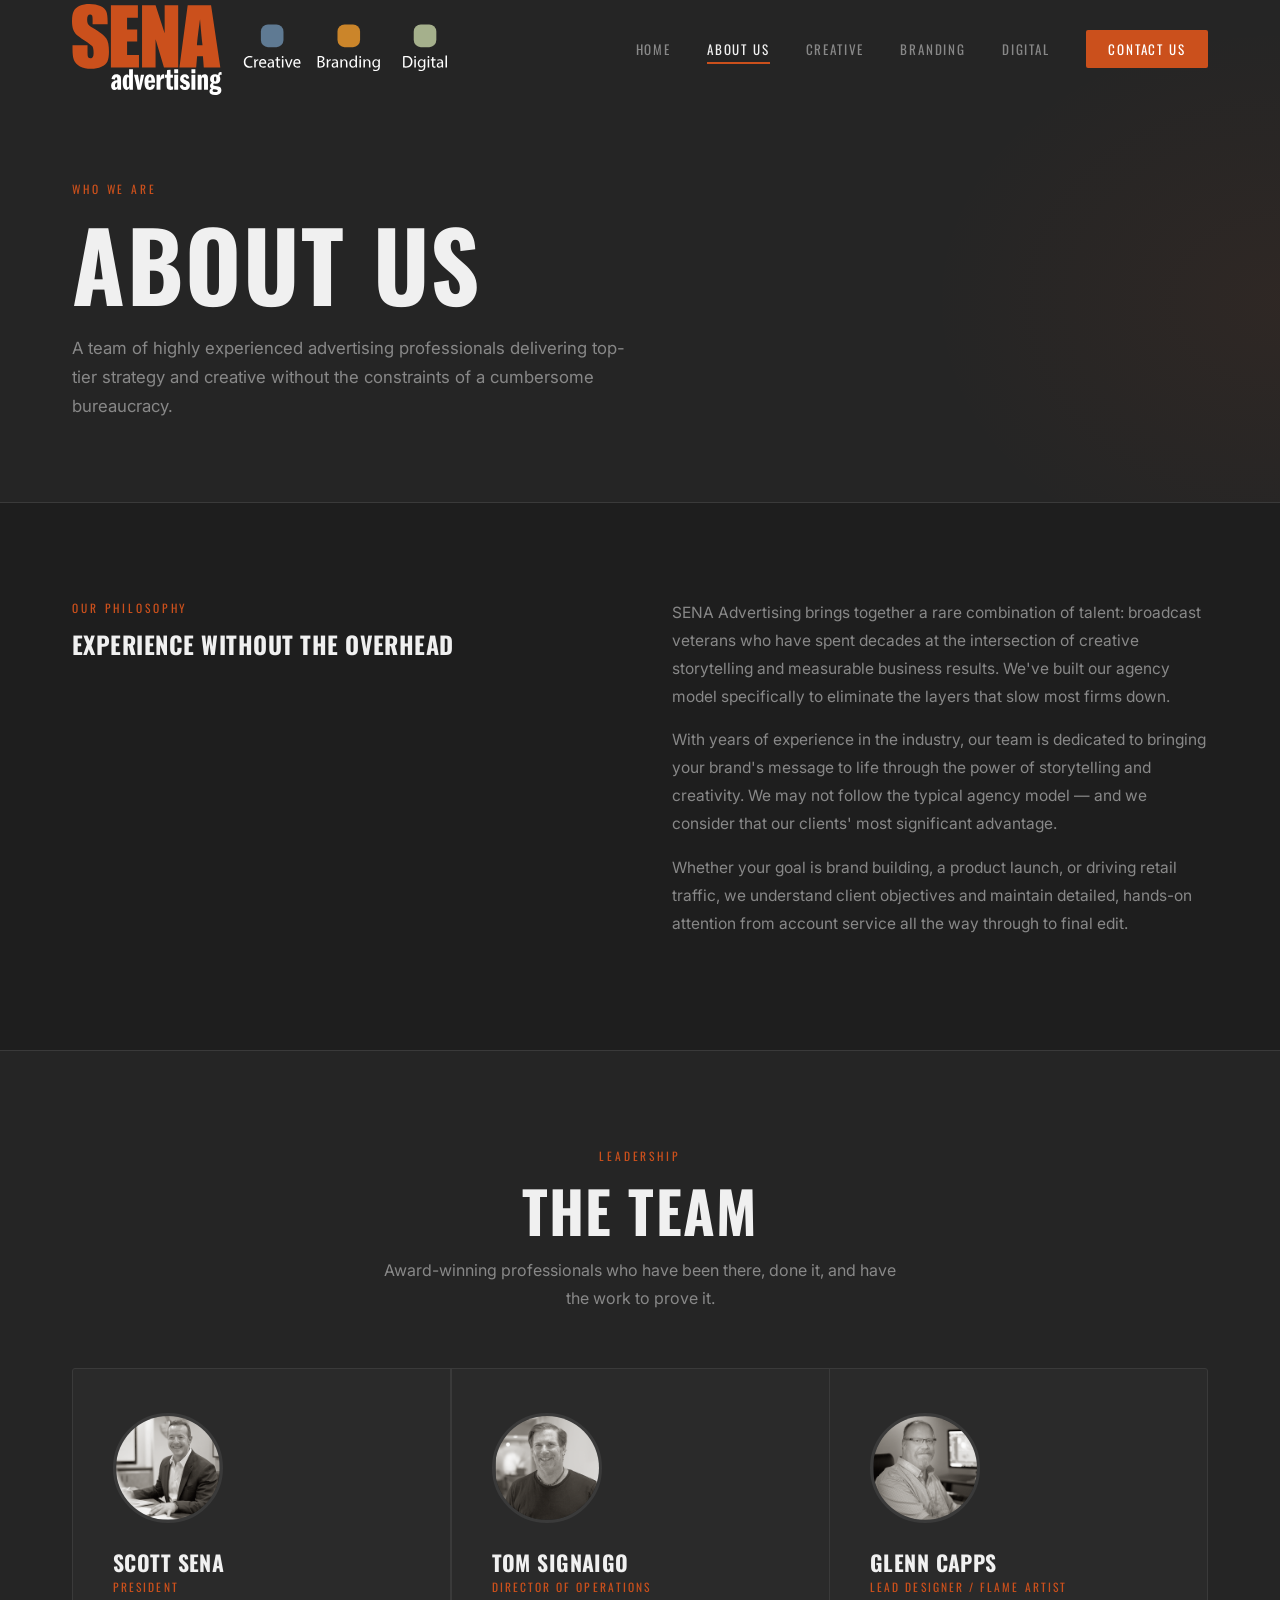
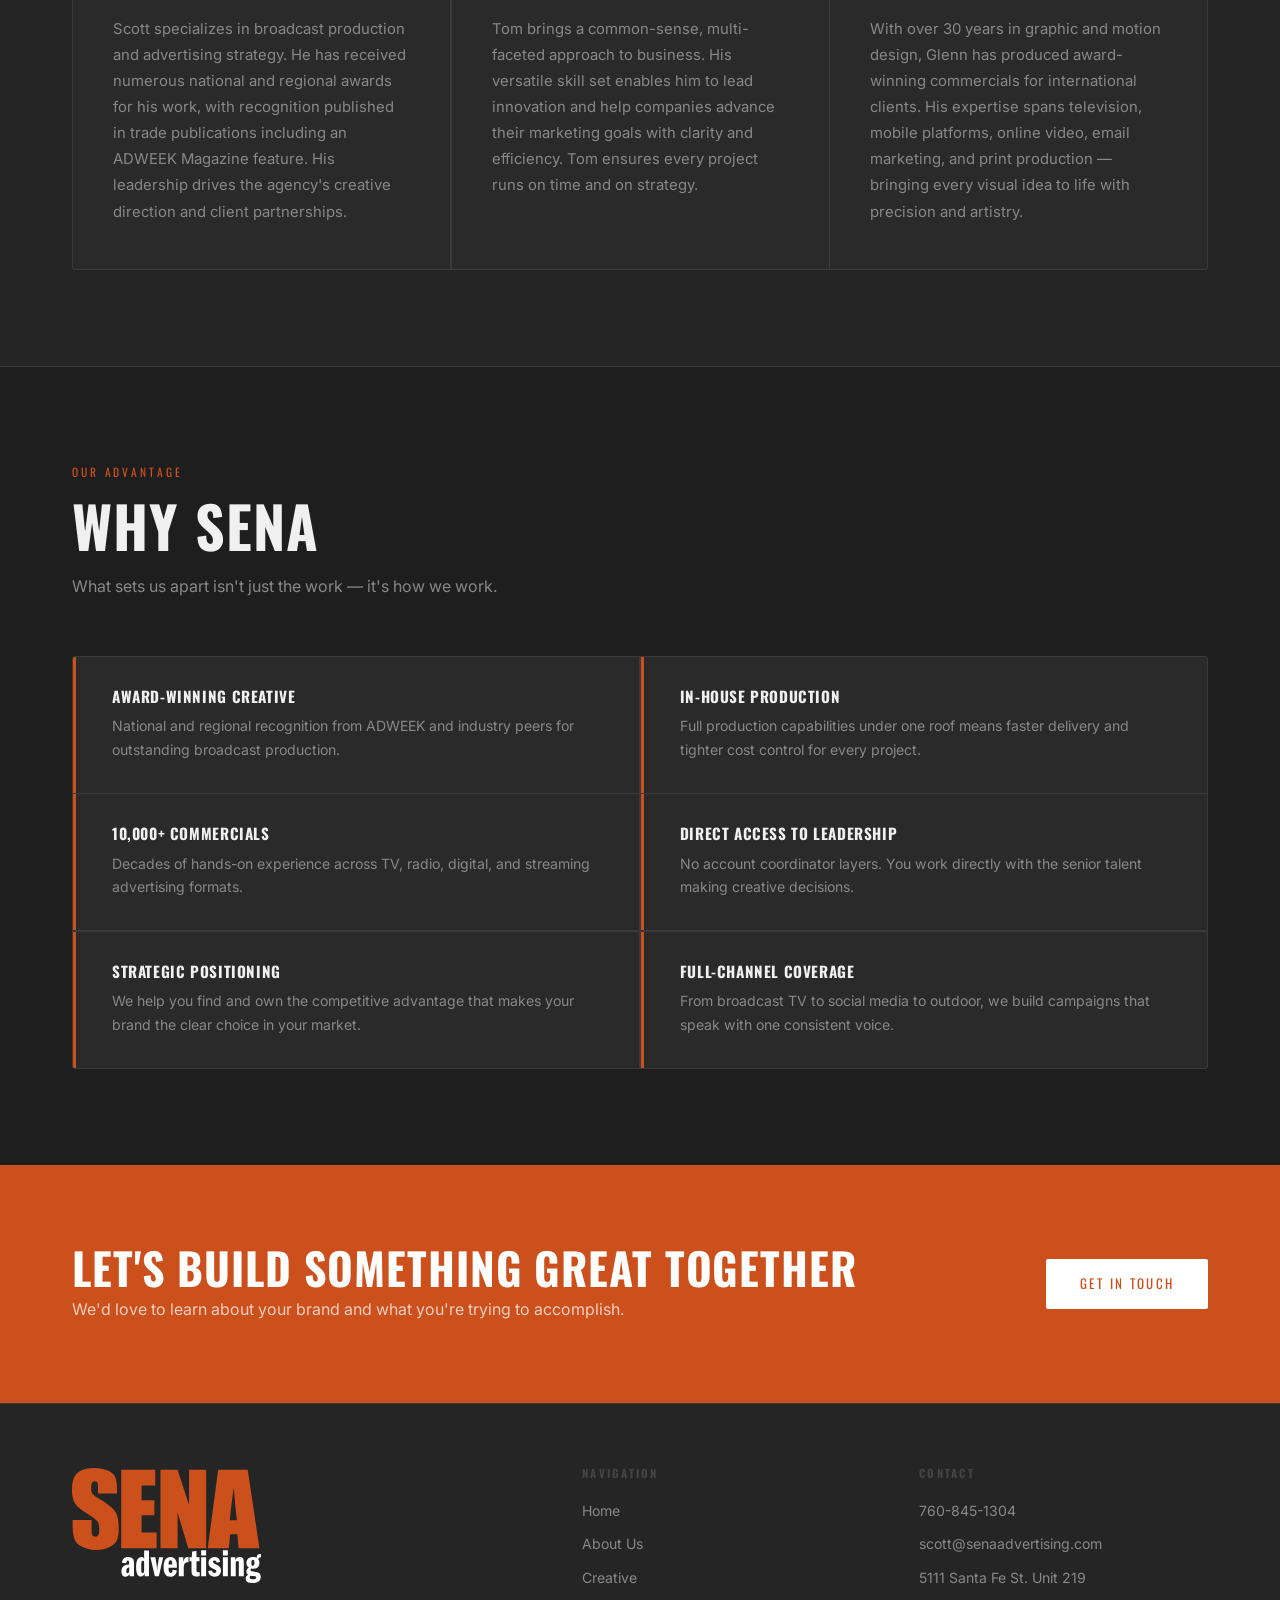
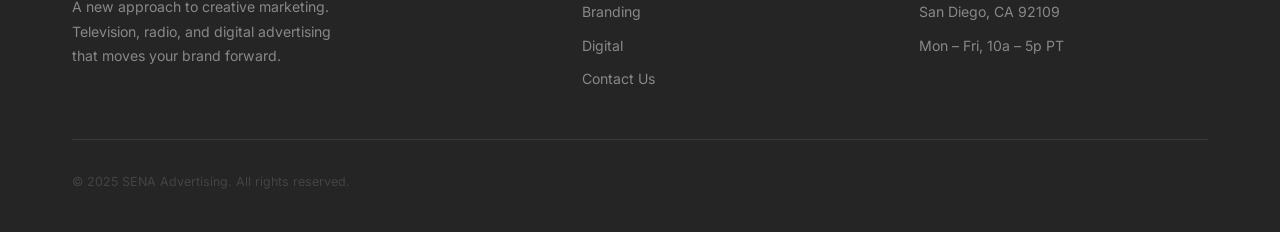
==== commit b728f757: "Replace team initials with headshot photos on About page Co-Authored-By: Claude Sonnet 4.6 <noreply@" ====
--- a/about.html
+++ b/about.html
@@ -81,7 +81,7 @@
       <div class="team-grid">
 
         <div class="team-card fade-in">
-          <div class="team-initials">SS</div>
+          <img src="images/scott_500px_round-tan.png" alt="Scott Sena" class="team-photo">
           <h3>Scott Sena</h3>
           <div class="team-title">President</div>
           <p>
@@ -93,7 +93,7 @@
         </div>
 
         <div class="team-card fade-in fade-in-d1">
-          <div class="team-initials">TS</div>
+          <img src="images/tom_500px_round-tan.png" alt="Tom Signaigo" class="team-photo">
           <h3>Tom Signaigo</h3>
           <div class="team-title">Director of Operations</div>
           <p>
@@ -104,7 +104,7 @@
         </div>
 
         <div class="team-card fade-in fade-in-d2">
-          <div class="team-initials">GC</div>
+          <img src="images/glenn_500px_round-tan.png" alt="Glenn Capps" class="team-photo">
           <h3>Glenn Capps</h3>
           <div class="team-title">Lead Designer / Flame Artist</div>
           <p>
--- a/css/styles.css
+++ b/css/styles.css
@@ -613,19 +613,14 @@
 }
 .team-card:hover { background: var(--bg-card-hover); }
 
-.team-initials {
-  width: 60px;
-  height: 60px;
-  background: var(--accent);
-  border-radius: 2px;
-  display: flex;
-  align-items: center;
-  justify-content: center;
-  font-family: 'Oswald', sans-serif;
-  font-size: 1.4rem;
-  font-weight: 700;
-  color: #fff;
+.team-photo {
+  width: 110px;
+  height: 110px;
+  border-radius: 50%;
+  object-fit: cover;
+  display: block;
   margin-bottom: 1.75rem;
+  border: 3px solid var(--border);
 }
 
 .team-card h3 { font-size: 1.35rem; margin-bottom: 0.25rem; }
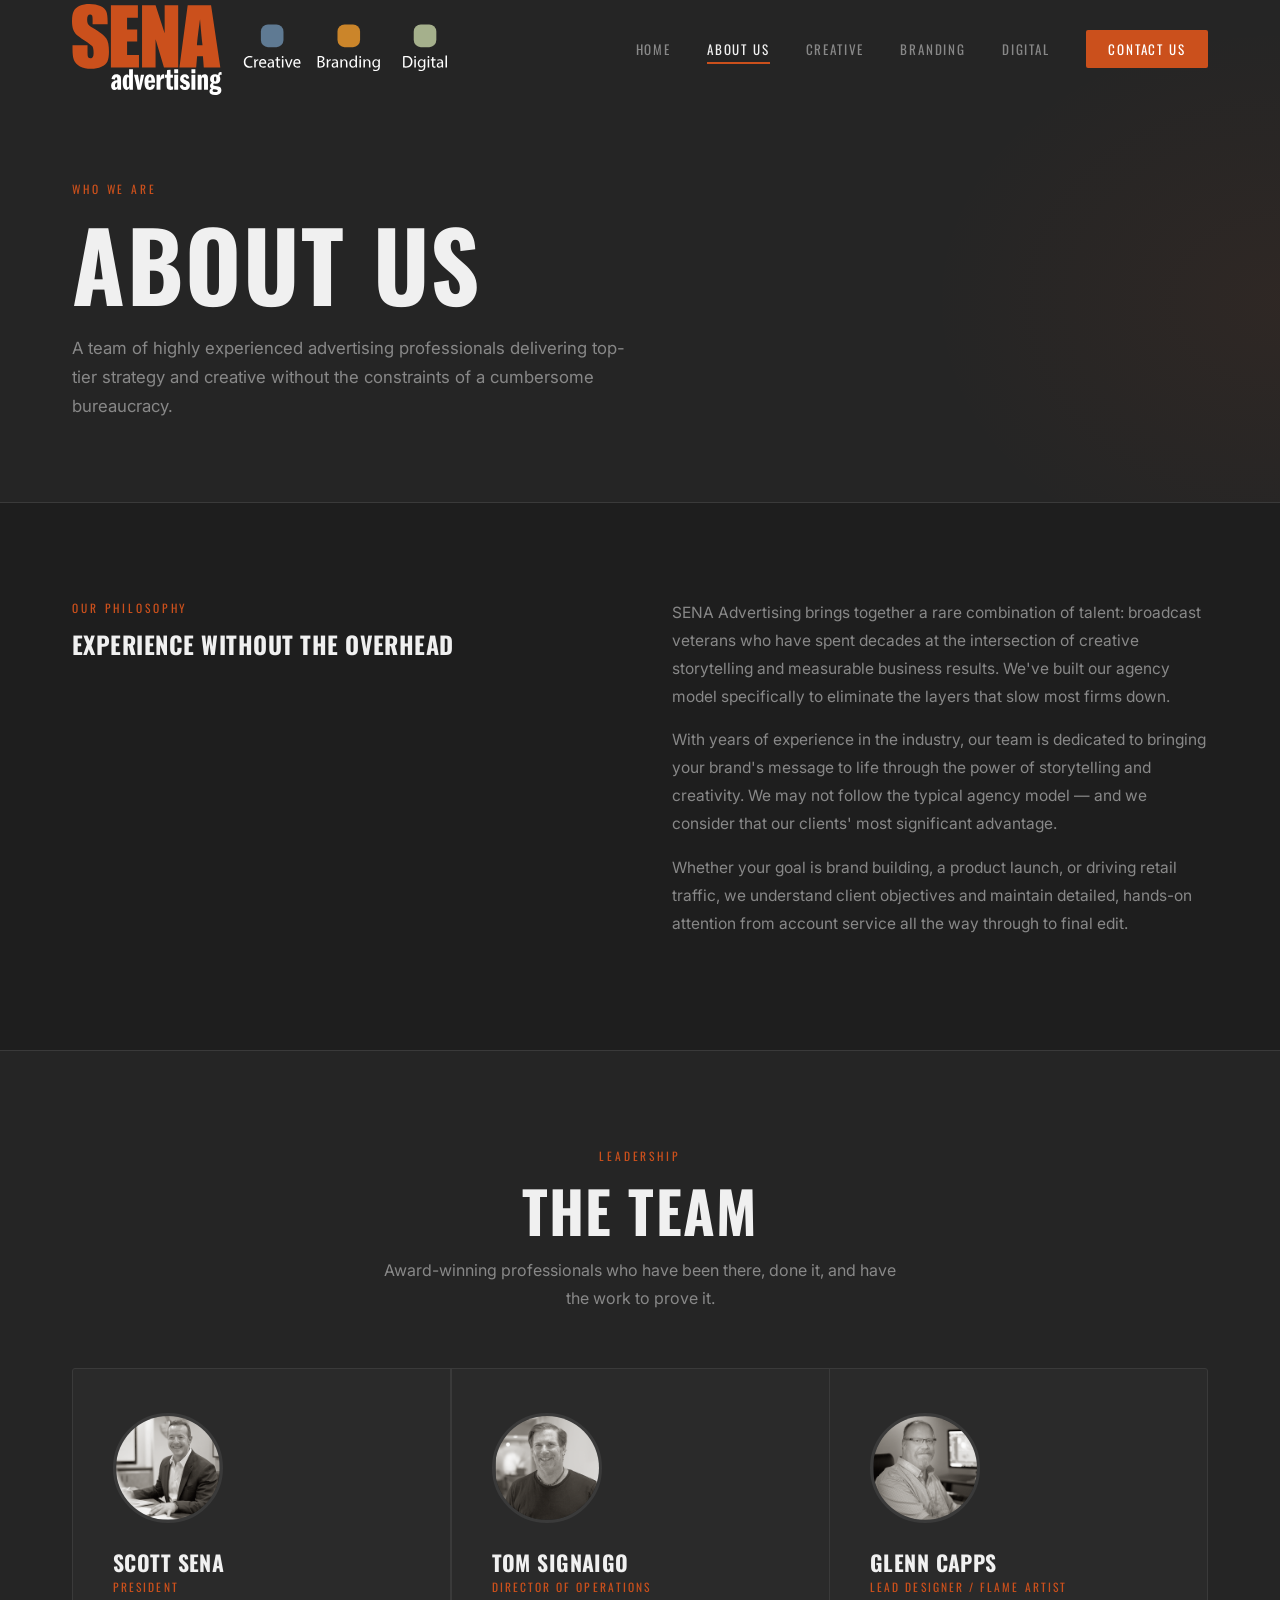
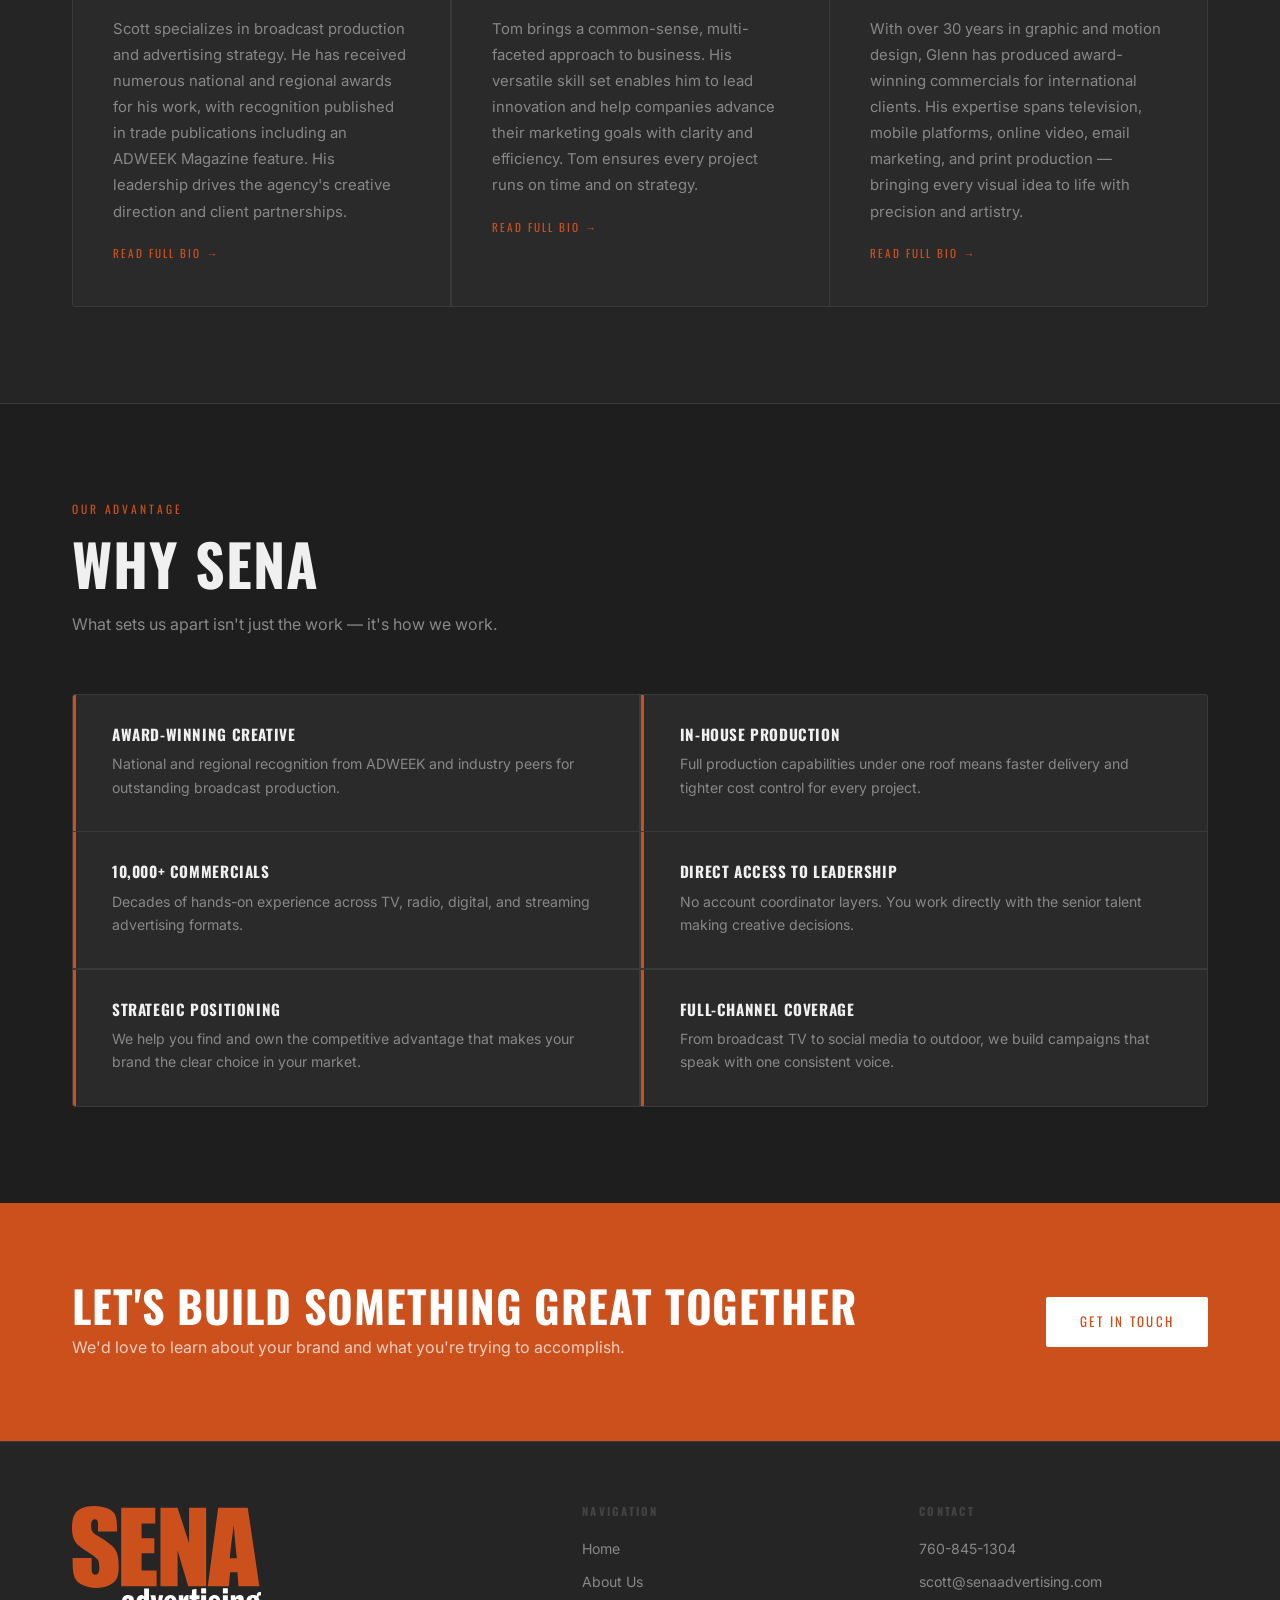
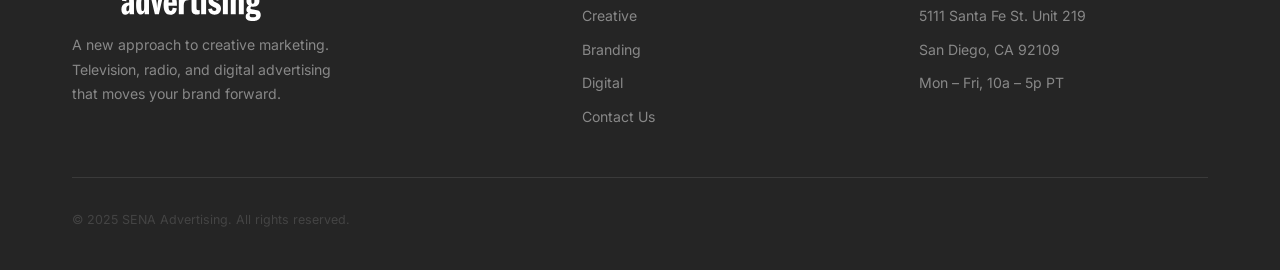
==== commit 6d786e90: "Add clickable bio modals to team cards on About page Each card shows 'Read Full Bio →' and opens a m" ====
--- a/about.html
+++ b/about.html
@@ -80,7 +80,7 @@
       </div>
       <div class="team-grid">
 
-        <div class="team-card fade-in">
+        <div class="team-card fade-in" data-person="scott">
           <img src="images/scott_500px_round-tan.png" alt="Scott Sena" class="team-photo">
           <h3>Scott Sena</h3>
           <div class="team-title">President</div>
@@ -90,9 +90,10 @@
             trade publications including an ADWEEK Magazine feature. His leadership drives the
             agency's creative direction and client partnerships.
           </p>
-        </div>
-
-        <div class="team-card fade-in fade-in-d1">
+          <span class="team-card-cta">Read Full Bio →</span>
+        </div>
+
+        <div class="team-card fade-in fade-in-d1" data-person="tom">
           <img src="images/tom_500px_round-tan.png" alt="Tom Signaigo" class="team-photo">
           <h3>Tom Signaigo</h3>
           <div class="team-title">Director of Operations</div>
@@ -101,9 +102,10 @@
             set enables him to lead innovation and help companies advance their marketing goals
             with clarity and efficiency. Tom ensures every project runs on time and on strategy.
           </p>
-        </div>
-
-        <div class="team-card fade-in fade-in-d2">
+          <span class="team-card-cta">Read Full Bio →</span>
+        </div>
+
+        <div class="team-card fade-in fade-in-d2" data-person="glenn">
           <img src="images/glenn_500px_round-tan.png" alt="Glenn Capps" class="team-photo">
           <h3>Glenn Capps</h3>
           <div class="team-title">Lead Designer / Flame Artist</div>
@@ -113,6 +115,7 @@
             platforms, online video, email marketing, and print production — bringing
             every visual idea to life with precision and artistry.
           </p>
+          <span class="team-card-cta">Read Full Bio →</span>
         </div>
 
       </div>
@@ -203,6 +206,21 @@
     </div>
   </footer>
 
+  <!-- Bio Modal -->
+  <div id="bio-modal" class="bio-modal" role="dialog" aria-modal="true" aria-label="Team biography">
+    <div class="bio-modal-inner">
+      <button class="bio-modal-close" aria-label="Close">&times;</button>
+      <div class="bio-modal-header">
+        <img class="bio-modal-photo" src="" alt="">
+        <div>
+          <h2 class="bio-modal-name"></h2>
+          <div class="bio-modal-role"></div>
+        </div>
+      </div>
+      <div class="bio-modal-body"></div>
+    </div>
+  </div>
+
   <script src="js/main.js"></script>
 </body>
 </html>
--- a/css/styles.css
+++ b/css/styles.css
@@ -1087,6 +1087,104 @@
 
 @media (max-width: 768px) {
   .radio-grid { grid-template-columns: 1fr; }
+}
+
+/* ── Bio Modal ── */
+.bio-modal {
+  display: none;
+  position: fixed;
+  inset: 0;
+  background: rgba(0,0,0,0.88);
+  z-index: 2100;
+  align-items: flex-start;
+  justify-content: center;
+  padding: 4rem 2rem;
+  opacity: 0;
+  transition: opacity 0.28s ease;
+  overflow-y: auto;
+}
+.bio-modal.active { opacity: 1; }
+
+.bio-modal-inner {
+  background: var(--bg-surface);
+  border: 1px solid var(--border);
+  border-radius: 4px;
+  max-width: 760px;
+  width: 100%;
+  padding: 3rem;
+  position: relative;
+  transform: translateY(20px);
+  transition: transform 0.28s ease;
+}
+.bio-modal.active .bio-modal-inner { transform: translateY(0); }
+
+.bio-modal-close {
+  position: absolute;
+  top: 1.25rem;
+  right: 1.5rem;
+  background: none;
+  border: none;
+  color: var(--text-muted);
+  font-size: 2rem;
+  line-height: 1;
+  cursor: pointer;
+  transition: color 0.2s;
+  padding: 0.25rem;
+}
+.bio-modal-close:hover { color: var(--text); }
+
+.bio-modal-header {
+  display: flex;
+  align-items: center;
+  gap: 1.75rem;
+  margin-bottom: 2rem;
+  padding-bottom: 1.5rem;
+  border-bottom: 1px solid var(--border);
+}
+.bio-modal-photo {
+  width: 90px;
+  height: 90px;
+  border-radius: 50%;
+  object-fit: cover;
+  flex-shrink: 0;
+  border: 3px solid var(--border);
+}
+.bio-modal-name {
+  font-size: clamp(1.4rem, 3vw, 1.9rem);
+  margin-bottom: 0.35rem;
+}
+.bio-modal-role {
+  font-family: 'Oswald', sans-serif;
+  font-size: 0.72rem;
+  letter-spacing: 0.2em;
+  text-transform: uppercase;
+  color: var(--accent);
+}
+.bio-modal-body p {
+  color: var(--text-muted);
+  font-size: 0.93rem;
+  line-height: 1.8;
+  margin-bottom: 1.1rem;
+}
+.bio-modal-body p:last-child { margin-bottom: 0; }
+
+.team-card { cursor: pointer; }
+.team-card-cta {
+  font-family: 'Oswald', sans-serif;
+  font-size: 0.7rem;
+  letter-spacing: 0.18em;
+  text-transform: uppercase;
+  color: var(--accent);
+  margin-top: 1.25rem;
+  display: block;
+  transition: color 0.2s;
+}
+.team-card:hover .team-card-cta { color: var(--accent-hover); }
+
+@media (max-width: 600px) {
+  .bio-modal { padding: 2rem 1rem; }
+  .bio-modal-inner { padding: 2rem 1.25rem; }
+  .bio-modal-header { flex-direction: column; text-align: center; }
 }
 
 /* ── Lightbox ── */
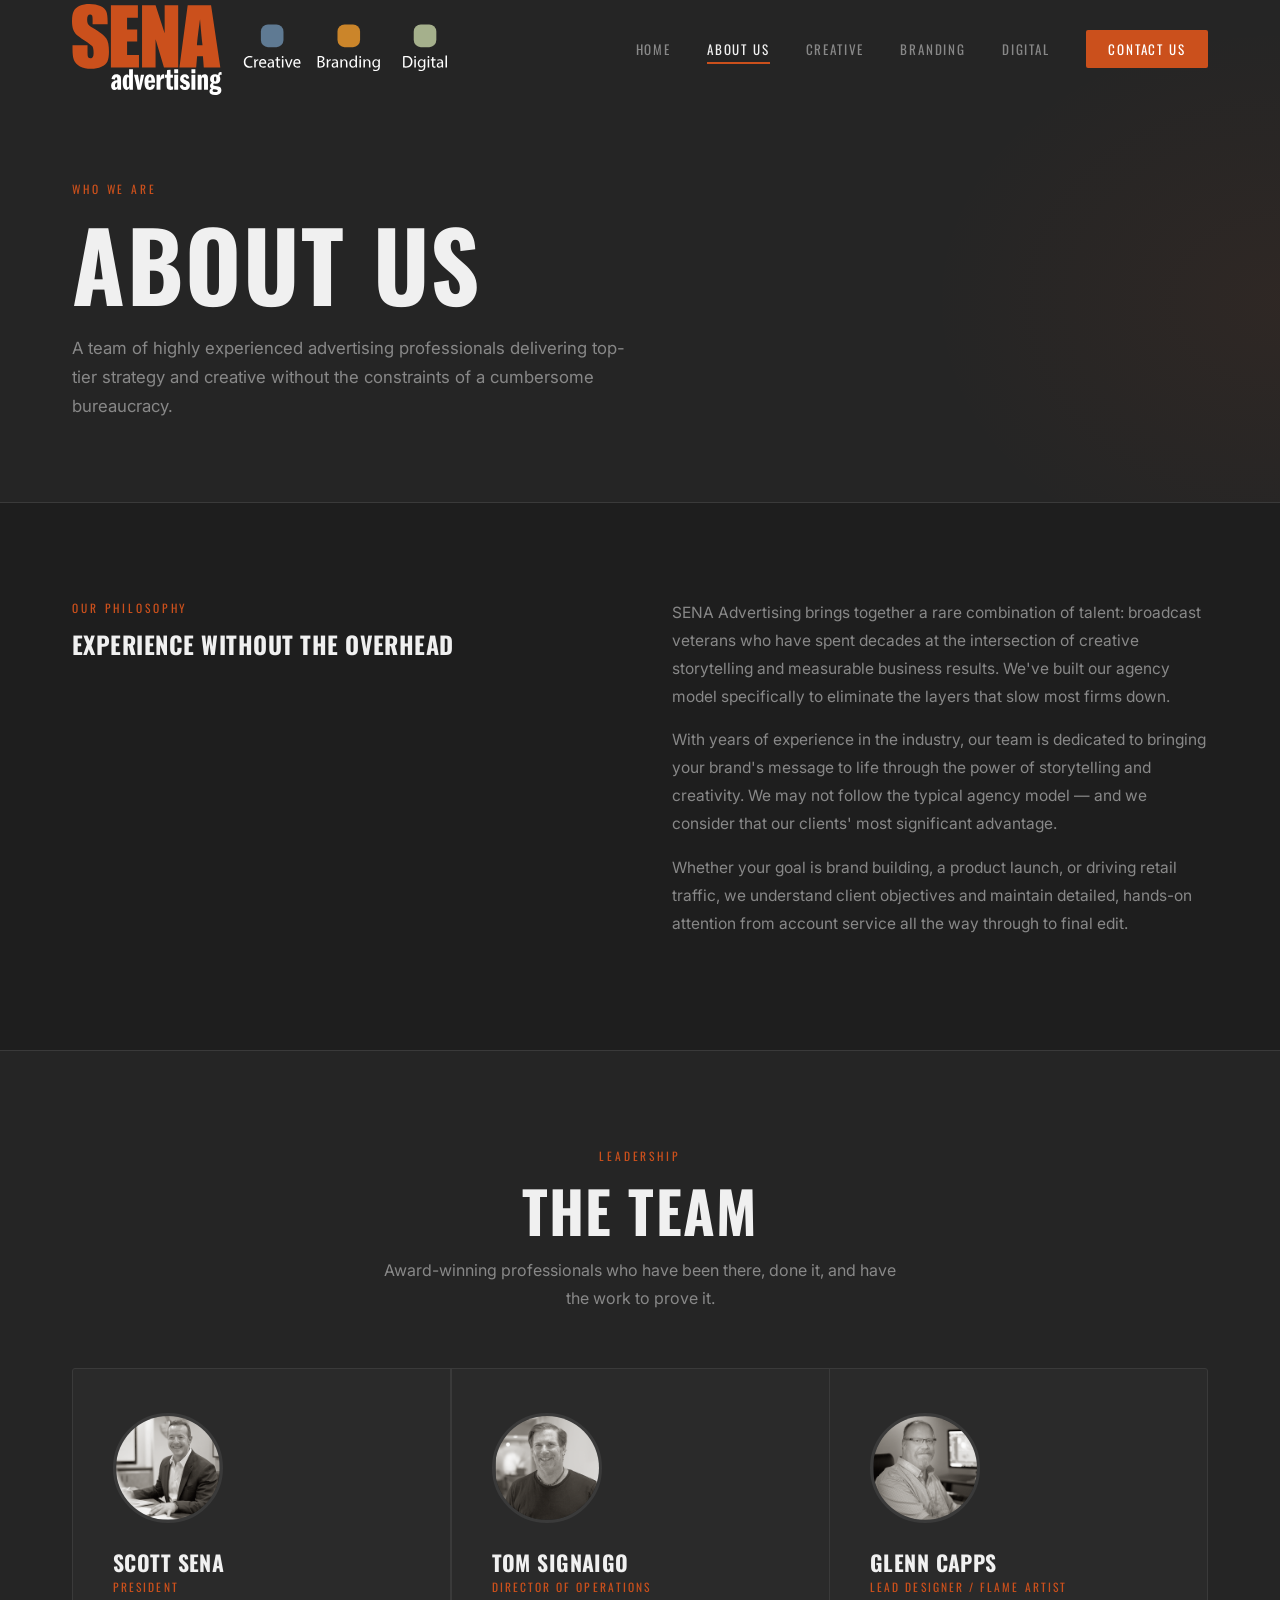
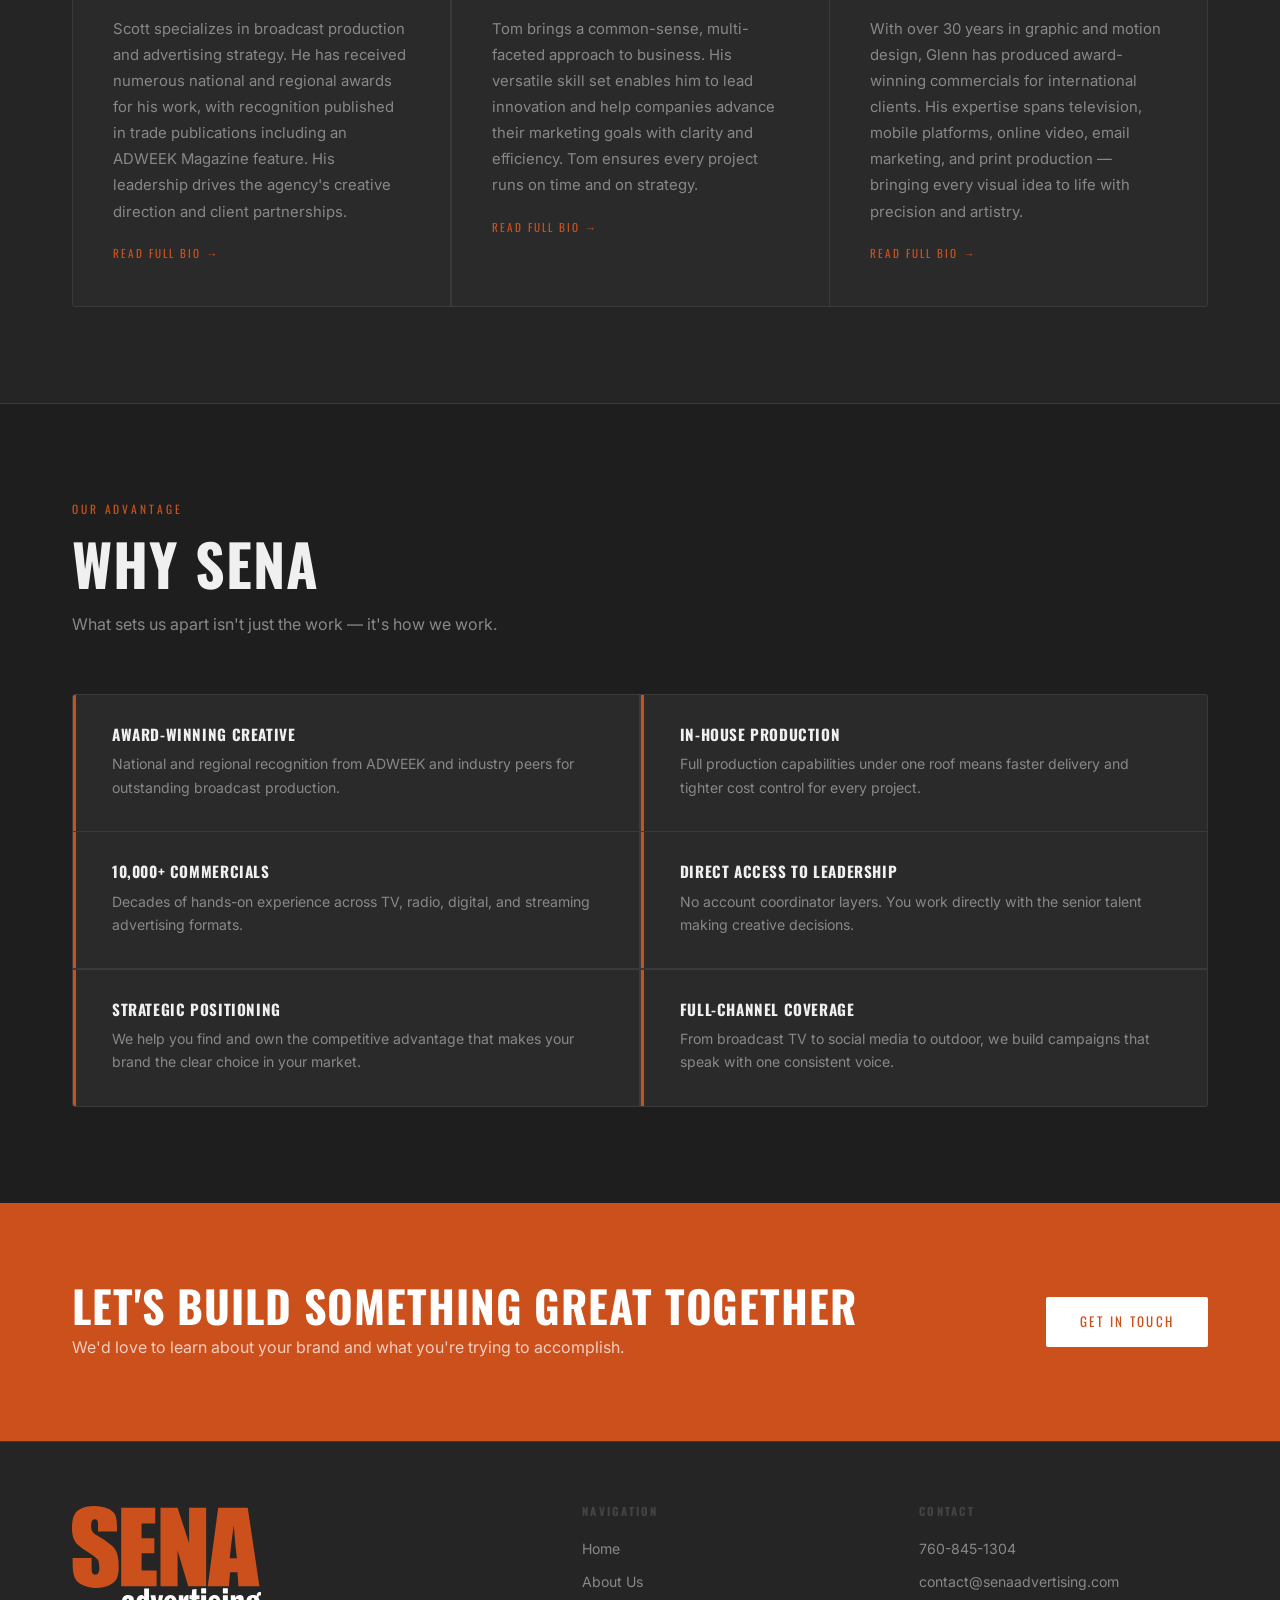
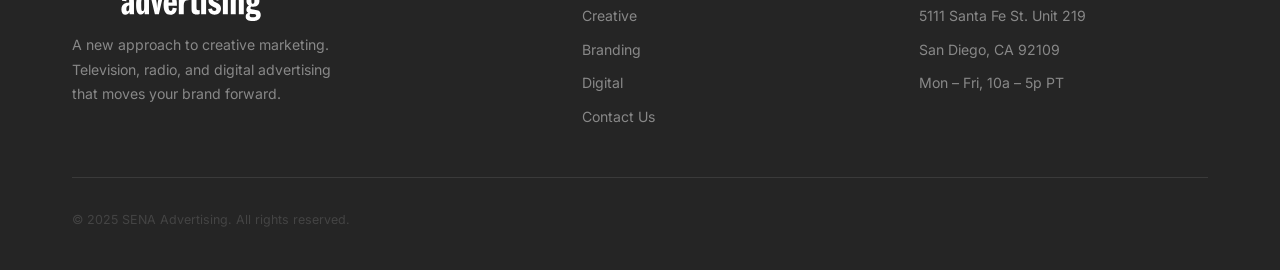
==== commit 255717ae: "Change contact email to contact@senaadvertising.com across all pages Co-Authored-By: Claude Sonnet 4" ====
--- a/about.html
+++ b/about.html
@@ -193,7 +193,7 @@
           <h4>Contact</h4>
           <ul>
             <li><a href="tel:7608451304">760-845-1304</a></li>
-            <li><a href="mailto:scott@senaadvertising.com">scott@senaadvertising.com</a></li>
+            <li><a href="mailto:contact@senaadvertising.com">contact@senaadvertising.com</a></li>
             <li>5111 Santa Fe St. Unit 219</li>
             <li>San Diego, CA 92109</li>
             <li>Mon – Fri, 10a – 5p PT</li>
--- a/css/styles.css
+++ b/css/styles.css
@@ -866,8 +866,8 @@
 /* ── Video Grid ── */
 .video-grid {
   display: grid;
-  grid-template-columns: repeat(2, 1fr);
-  gap: 2rem;
+  grid-template-columns: repeat(3, 1fr);
+  gap: 1.25rem;
 }
 
 .video-item {
@@ -876,14 +876,11 @@
   border-radius: 3px;
   overflow: hidden;
   transition: border-color 0.25s;
-}
-.video-item:hover { border-color: var(--accent); }
-
-.video-item {
   display: block;
   text-decoration: none;
   color: inherit;
 }
+.video-item:hover { border-color: var(--accent); }
 
 .video-thumb {
   aspect-ratio: 16 / 9;
@@ -894,6 +891,18 @@
   position: relative;
   overflow: hidden;
 }
+
+.video-thumb-img {
+  position: absolute;
+  inset: 0;
+  width: 100%;
+  height: 100%;
+  object-fit: cover;
+  display: block;
+  filter: brightness(0.75);
+  transition: filter 0.35s ease;
+}
+.video-item:hover .video-thumb-img { filter: brightness(1); }
 
 .video-thumb::before {
   content: '';
@@ -905,8 +914,8 @@
 .video-item:hover .video-thumb::before { opacity: 2; }
 
 .video-play-btn {
-  width: 68px;
-  height: 68px;
+  width: 46px;
+  height: 46px;
   background: var(--accent);
   border-radius: 50%;
   display: flex;
@@ -914,29 +923,29 @@
   justify-content: center;
   transition: transform 0.25s ease, background 0.25s ease, box-shadow 0.25s ease;
   position: relative;
-  z-index: 1;
+  z-index: 2;
 }
 .video-item:hover .video-play-btn {
   transform: scale(1.12);
   background: var(--accent-hover);
-  box-shadow: 0 0 32px rgba(203,80,28,0.45);
+  box-shadow: 0 0 24px rgba(203,80,28,0.45);
 }
 
 .video-play-btn svg {
-  width: 26px;
-  height: 26px;
-  margin-left: 4px;
+  width: 18px;
+  height: 18px;
+  margin-left: 3px;
 }
 
 .video-caption {
-  padding: 0.9rem 1.25rem;
+  padding: 0.65rem 0.9rem;
   display: flex;
   align-items: center;
   justify-content: space-between;
-  gap: 0.5rem;
-  font-family: 'Oswald', sans-serif;
-  font-size: 0.78rem;
-  letter-spacing: 0.12em;
+  gap: 0.4rem;
+  font-family: 'Oswald', sans-serif;
+  font-size: 0.7rem;
+  letter-spacing: 0.1em;
   text-transform: uppercase;
   color: var(--text-muted);
   border-top: 1px solid var(--border);
@@ -945,13 +954,16 @@
 .video-item:hover .video-caption { color: var(--text); }
 
 .video-caption-ext {
-  font-size: 0.65rem;
-  letter-spacing: 0.08em;
+  font-size: 0.6rem;
+  letter-spacing: 0.06em;
   color: var(--text-dim);
   white-space: nowrap;
   flex-shrink: 0;
 }
 
+@media (max-width: 1024px) {
+  .video-grid { grid-template-columns: repeat(2, 1fr); }
+}
 @media (max-width: 768px) {
   .video-grid { grid-template-columns: 1fr; }
 }
@@ -1135,19 +1147,21 @@
 
 .bio-modal-header {
   display: flex;
-  align-items: center;
-  gap: 1.75rem;
+  flex-direction: column;
+  align-items: flex-start;
+  gap: 1.25rem;
   margin-bottom: 2rem;
   padding-bottom: 1.5rem;
   border-bottom: 1px solid var(--border);
 }
 .bio-modal-photo {
-  width: 90px;
-  height: 90px;
-  border-radius: 50%;
+  width: 200px;
+  height: 200px;
+  border-radius: 6px;
   object-fit: cover;
-  flex-shrink: 0;
-  border: 3px solid var(--border);
+  object-position: top center;
+  display: block;
+  border: 1px solid var(--border);
 }
 .bio-modal-name {
   font-size: clamp(1.4rem, 3vw, 1.9rem);
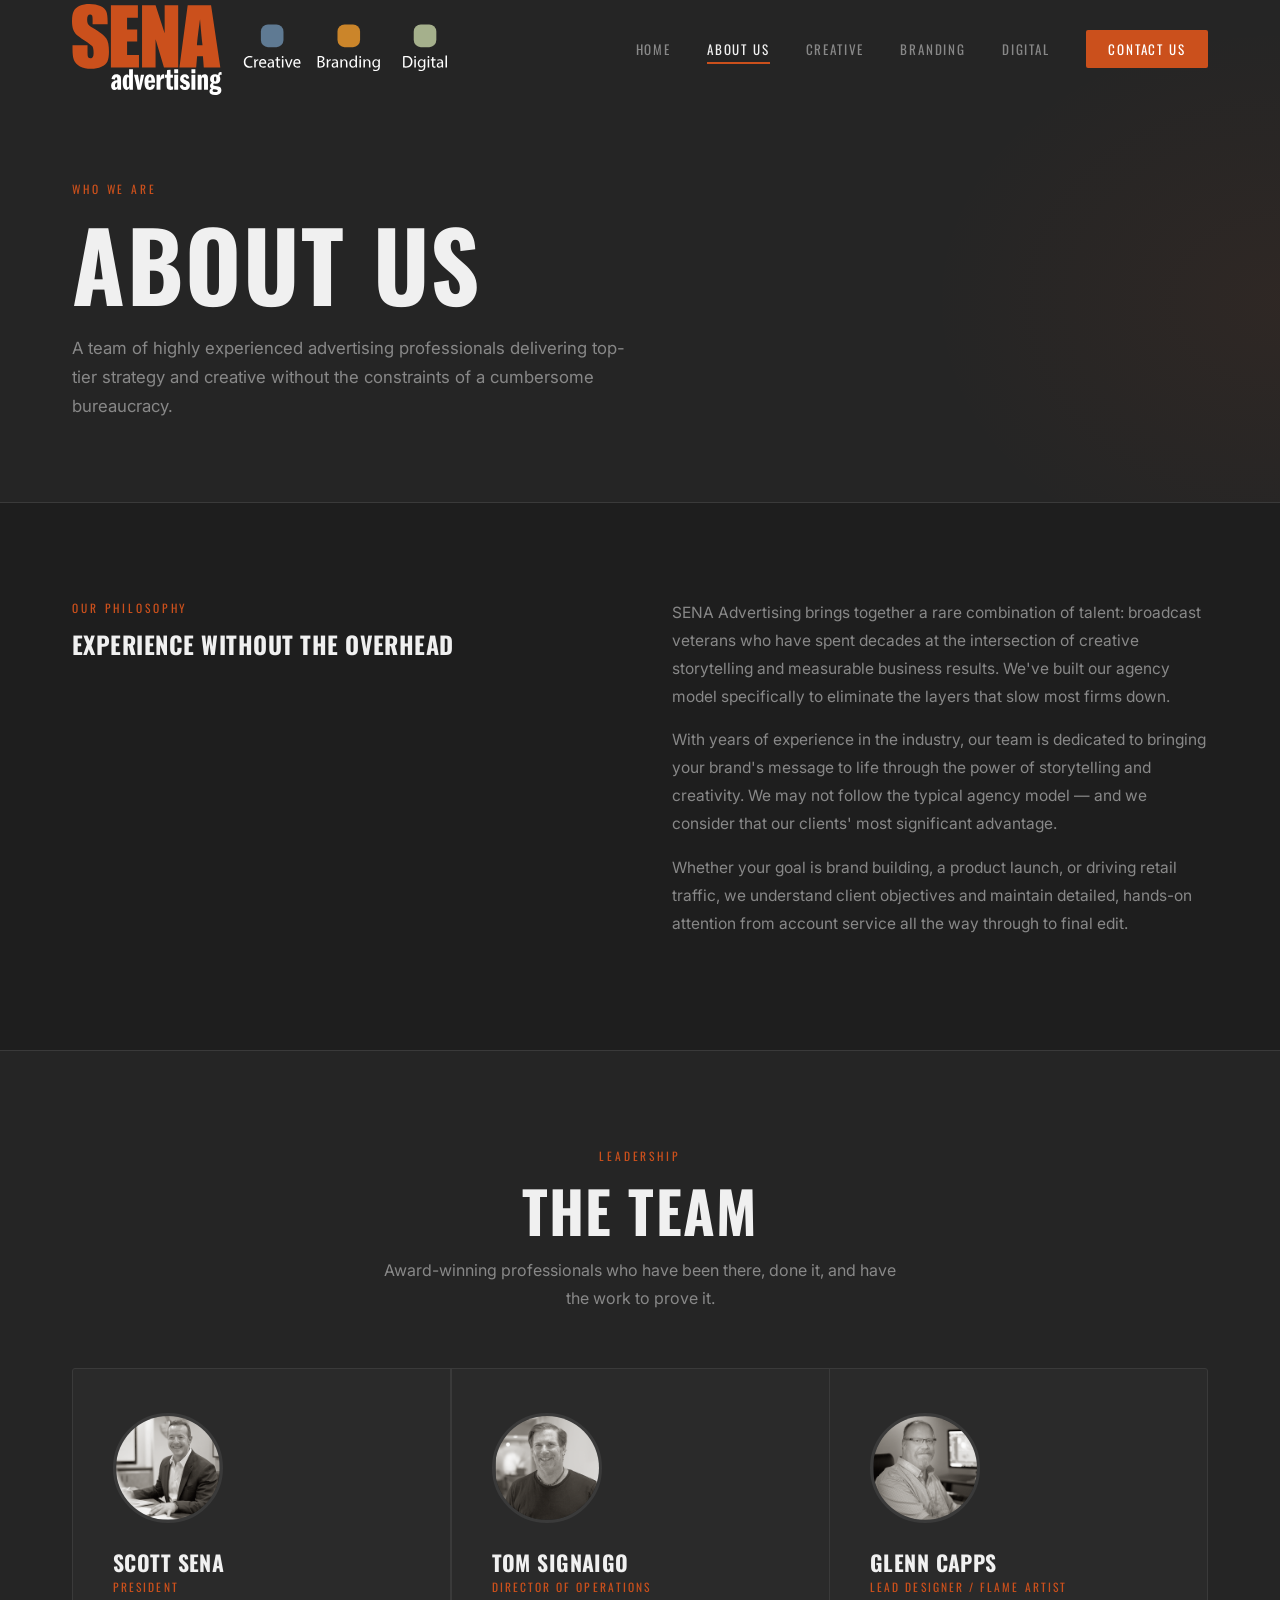
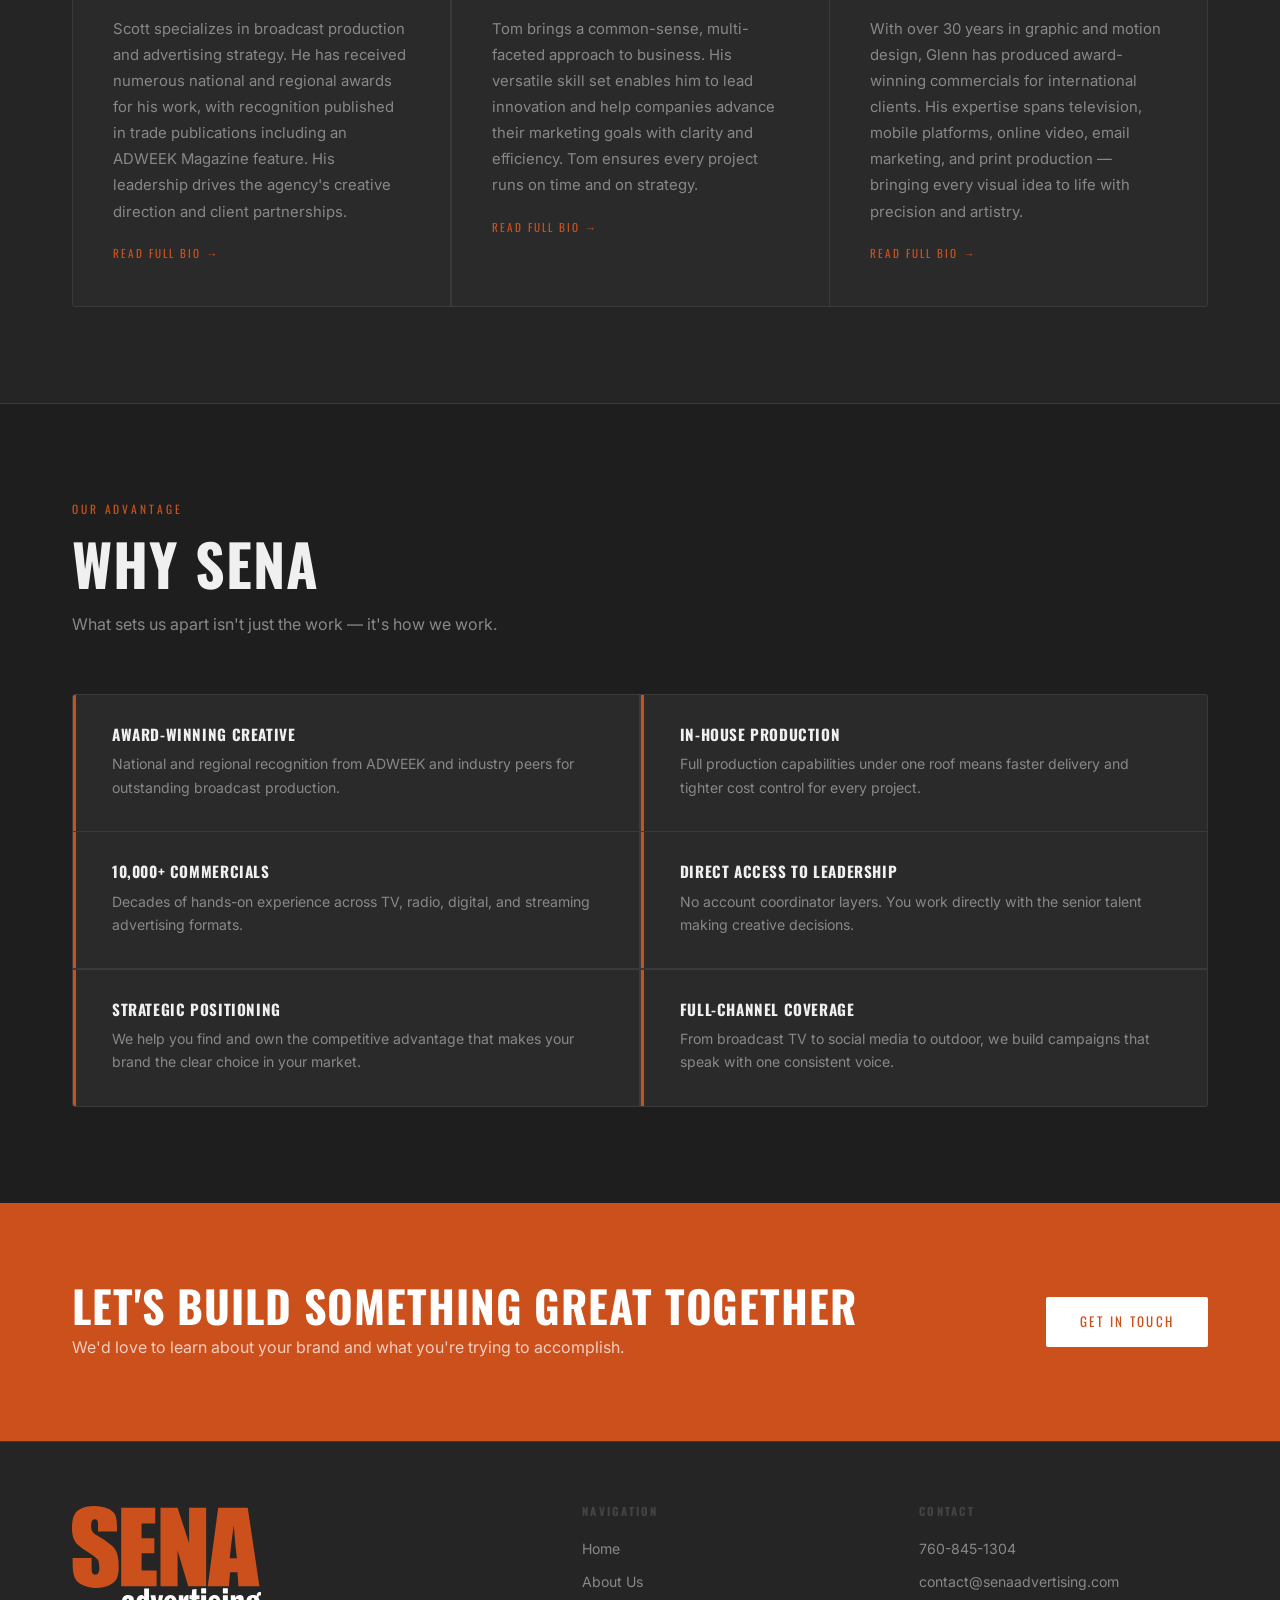
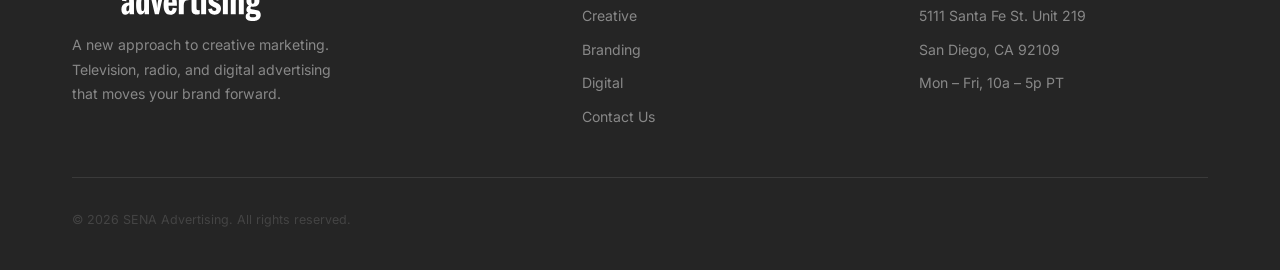
==== commit b2a98d94: "Update footer copyright year to 2026 Co-Authored-By: Claude Sonnet 4.6 <noreply@anthropic.com>" ====
--- a/about.html
+++ b/about.html
@@ -201,7 +201,7 @@
         </div>
       </div>
       <div class="footer-bottom">
-        <p class="footer-copy">&copy; 2025 SENA Advertising. All rights reserved.</p>
+        <p class="footer-copy">&copy; 2026 SENA Advertising. All rights reserved.</p>
       </div>
     </div>
   </footer>
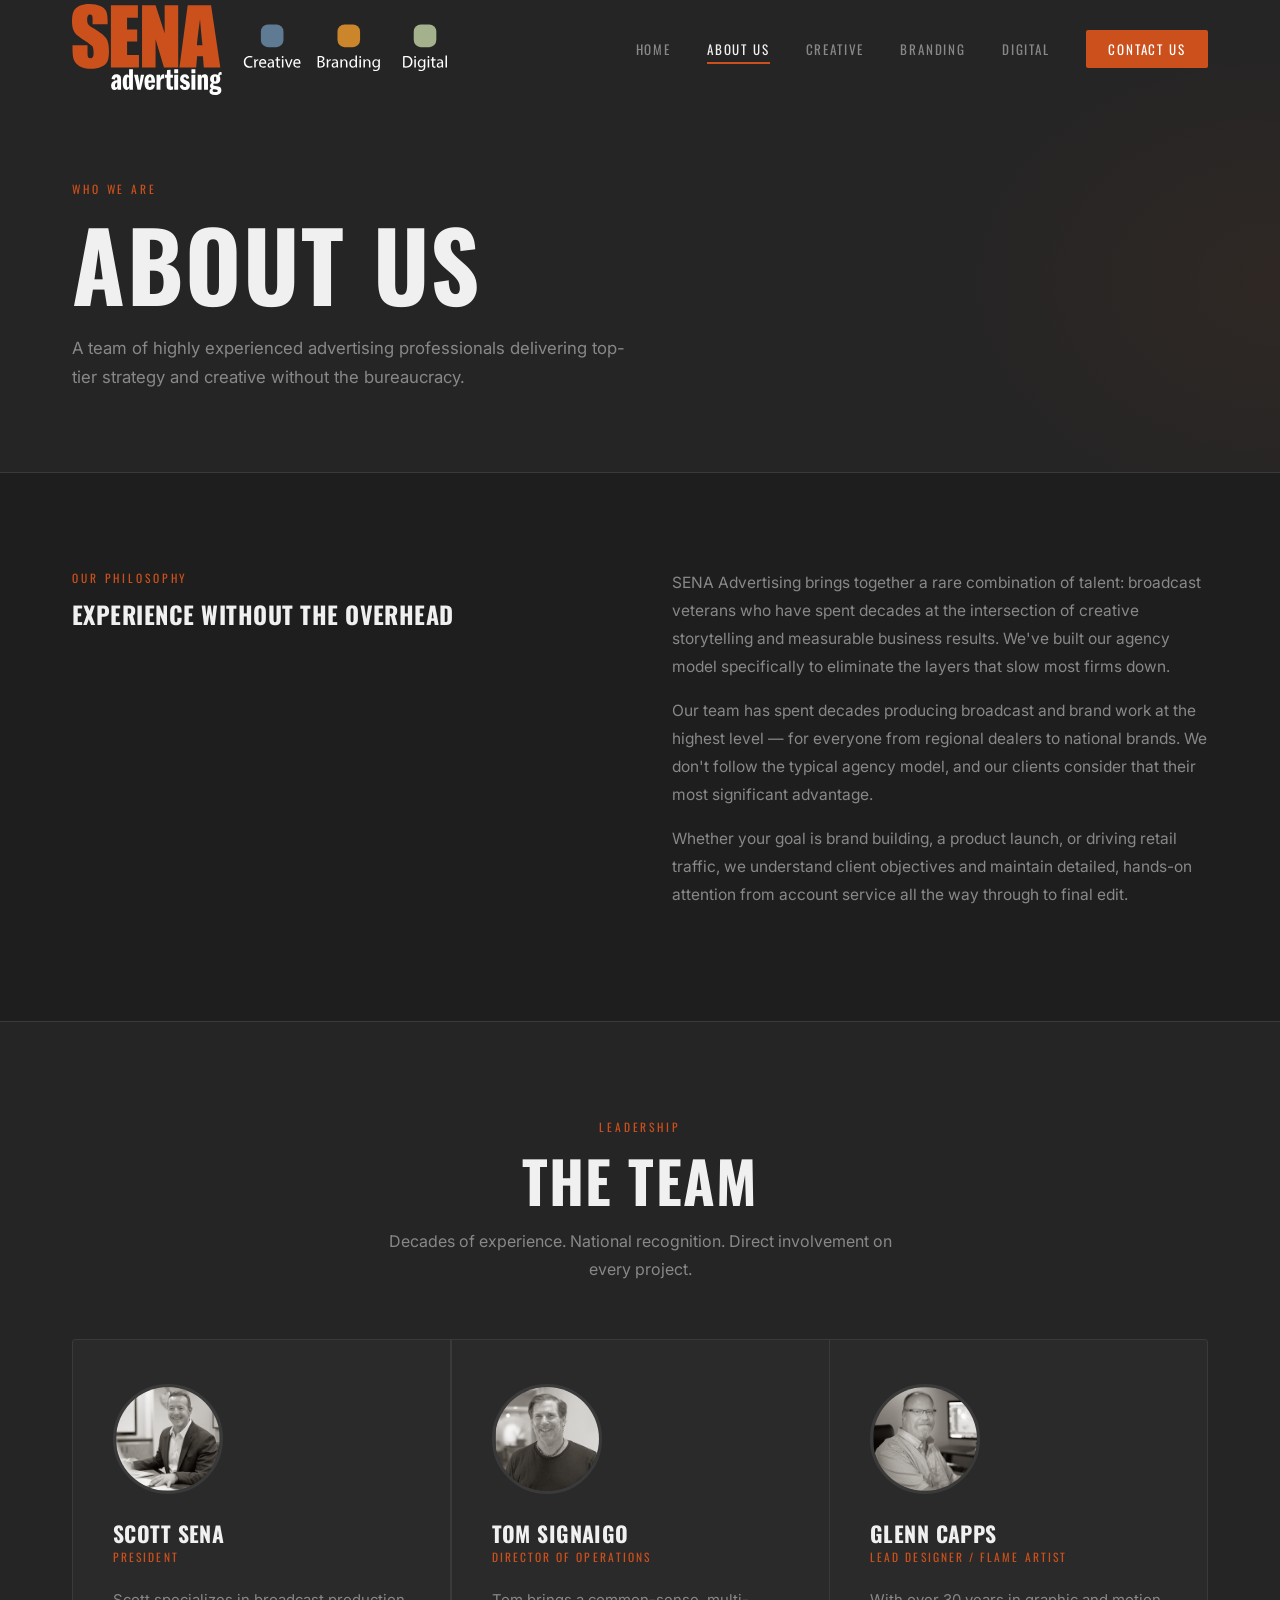
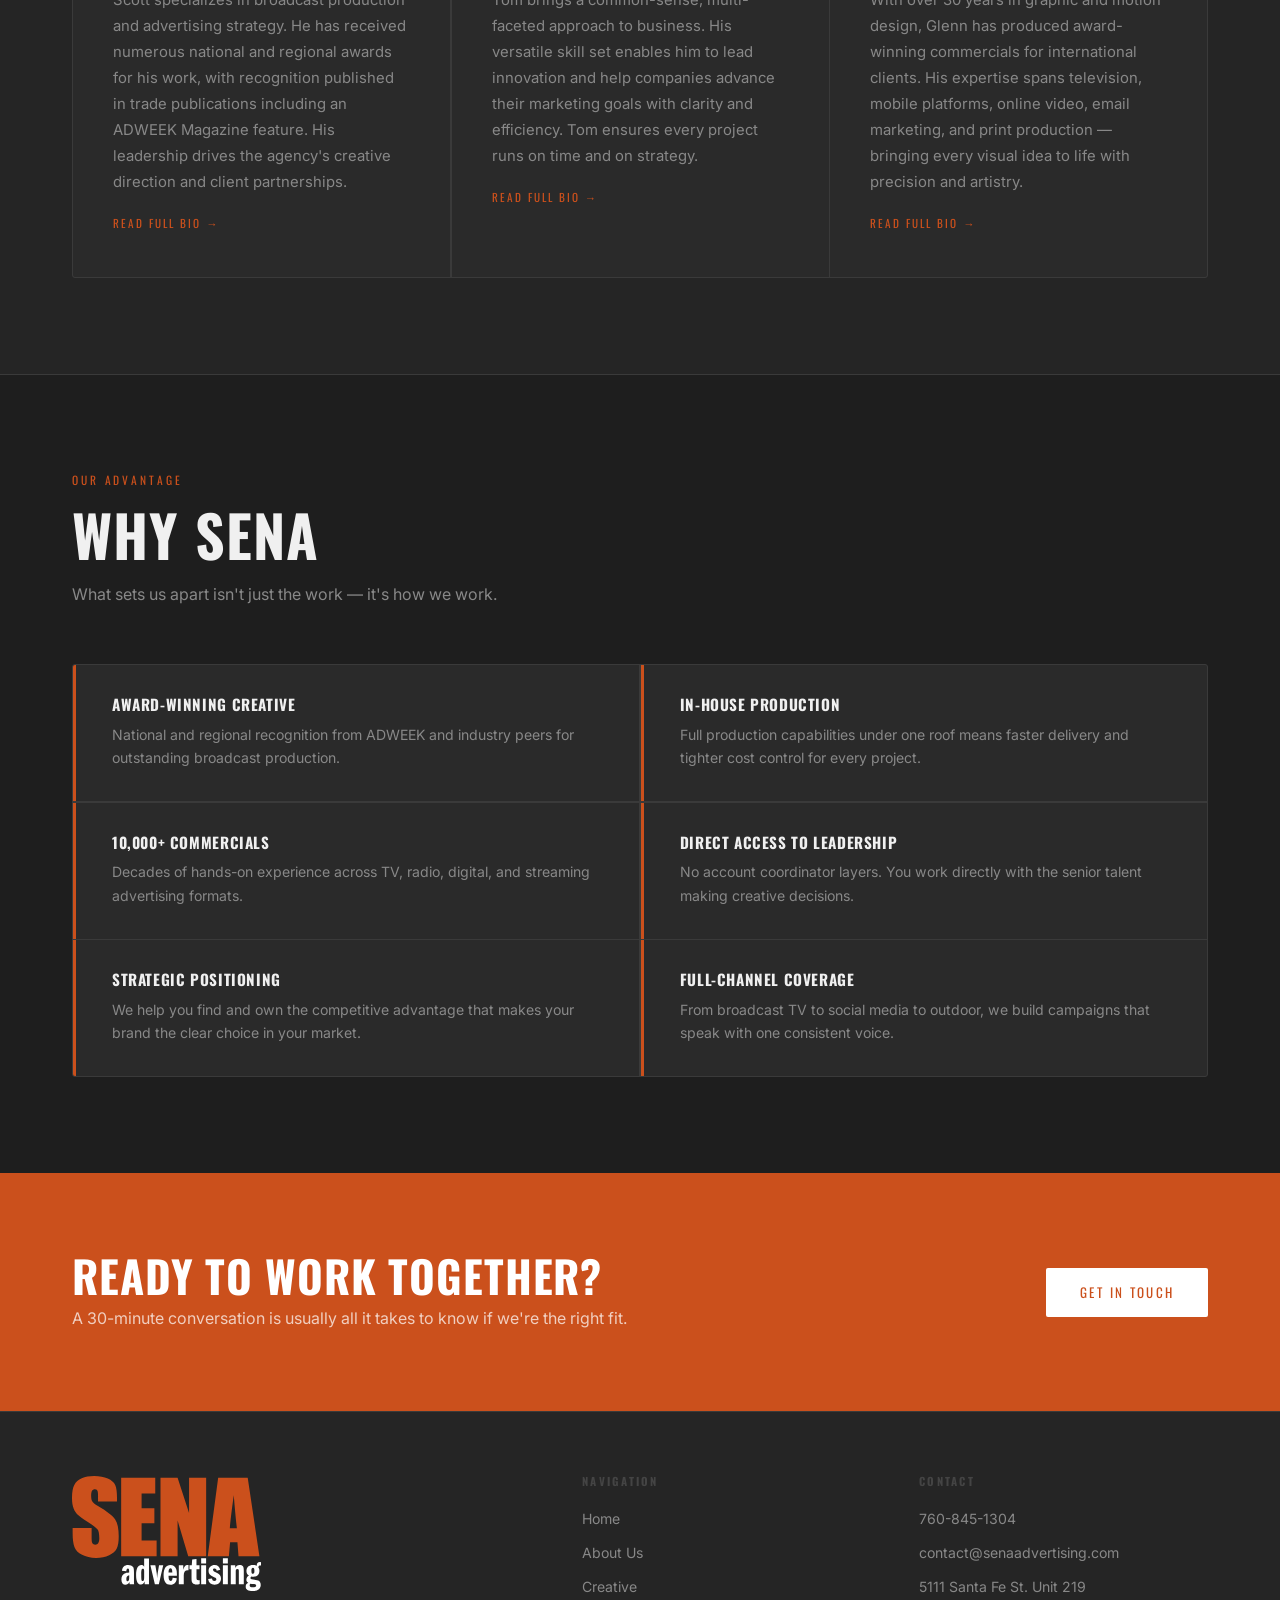
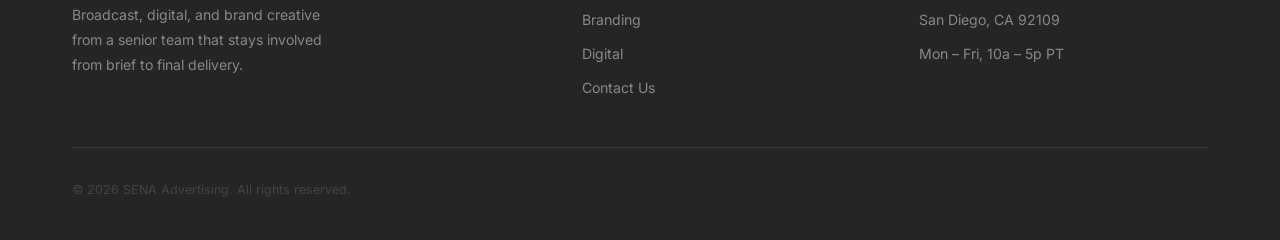
==== commit 798afecd: "Copy refresh — remove pretentious/generic phrases, sharpen boutique voice - 'Brands We've Moved Forw" ====
--- a/about.html
+++ b/about.html
@@ -34,7 +34,7 @@
       <h1>About Us</h1>
       <p class="subtitle">
         A team of highly experienced advertising professionals delivering
-        top-tier strategy and creative without the constraints of a cumbersome bureaucracy.
+        top-tier strategy and creative without the bureaucracy.
       </p>
     </div>
   </div>
@@ -55,10 +55,9 @@
             that slow most firms down.
           </p>
           <p>
-            With years of experience in the industry, our team is dedicated to bringing your
-            brand's message to life through the power of storytelling and creativity. We may
-            not follow the typical agency model — and we consider that our clients' most
-            significant advantage.
+            Our team has spent decades producing broadcast and brand work at the highest level —
+            for everyone from regional dealers to national brands. We don't follow the typical
+            agency model, and our clients consider that their most significant advantage.
           </p>
           <p>
             Whether your goal is brand building, a product launch, or driving retail traffic,
@@ -76,7 +75,7 @@
       <div class="section-header center fade-in">
         <span class="eyebrow">Leadership</span>
         <h2>The Team</h2>
-        <p>Award-winning professionals who have been there, done it, and have the work to prove it.</p>
+        <p>Decades of experience. National recognition. Direct involvement on every project.</p>
       </div>
       <div class="team-grid">
 
@@ -163,8 +162,8 @@
   <div class="cta-band">
     <div class="cta-band-inner">
       <div>
-        <h2>Let's Build Something Great Together</h2>
-        <p>We'd love to learn about your brand and what you're trying to accomplish.</p>
+        <h2>Ready to Work Together?</h2>
+        <p>A 30-minute conversation is usually all it takes to know if we're the right fit.</p>
       </div>
       <a href="contact.html" class="btn btn-white">Get In Touch</a>
     </div>
@@ -176,7 +175,7 @@
       <div class="footer-top">
         <div class="footer-brand">
           <a href="index.html" class="footer-logo"><img src="graphics/Sena_logo_no_services_v2.svg" alt="SENA Advertising" class="footer-logo-img"></a>
-          <p>A new approach to creative marketing. Television, radio, and digital advertising that moves your brand forward.</p>
+          <p>Broadcast, digital, and brand creative from a senior team that stays involved from brief to final delivery.</p>
         </div>
         <div class="footer-col">
           <h4>Navigation</h4>
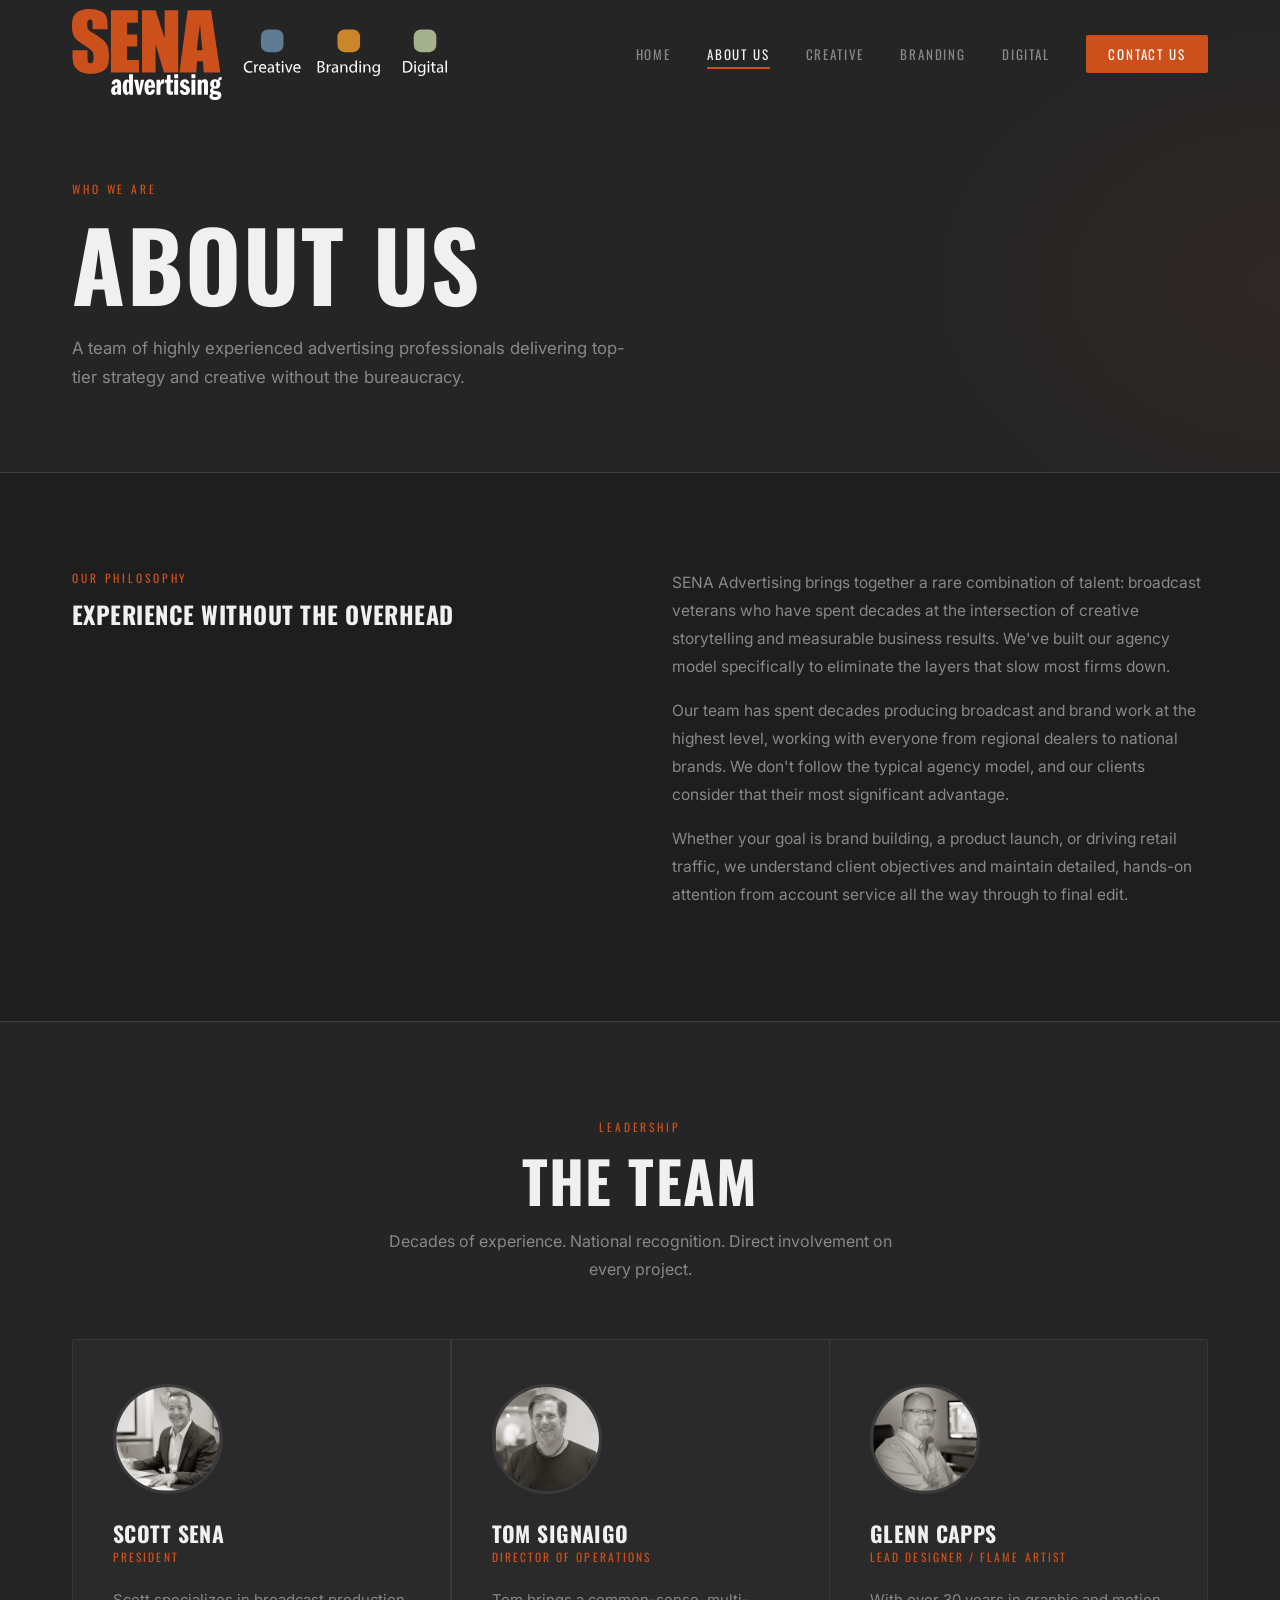
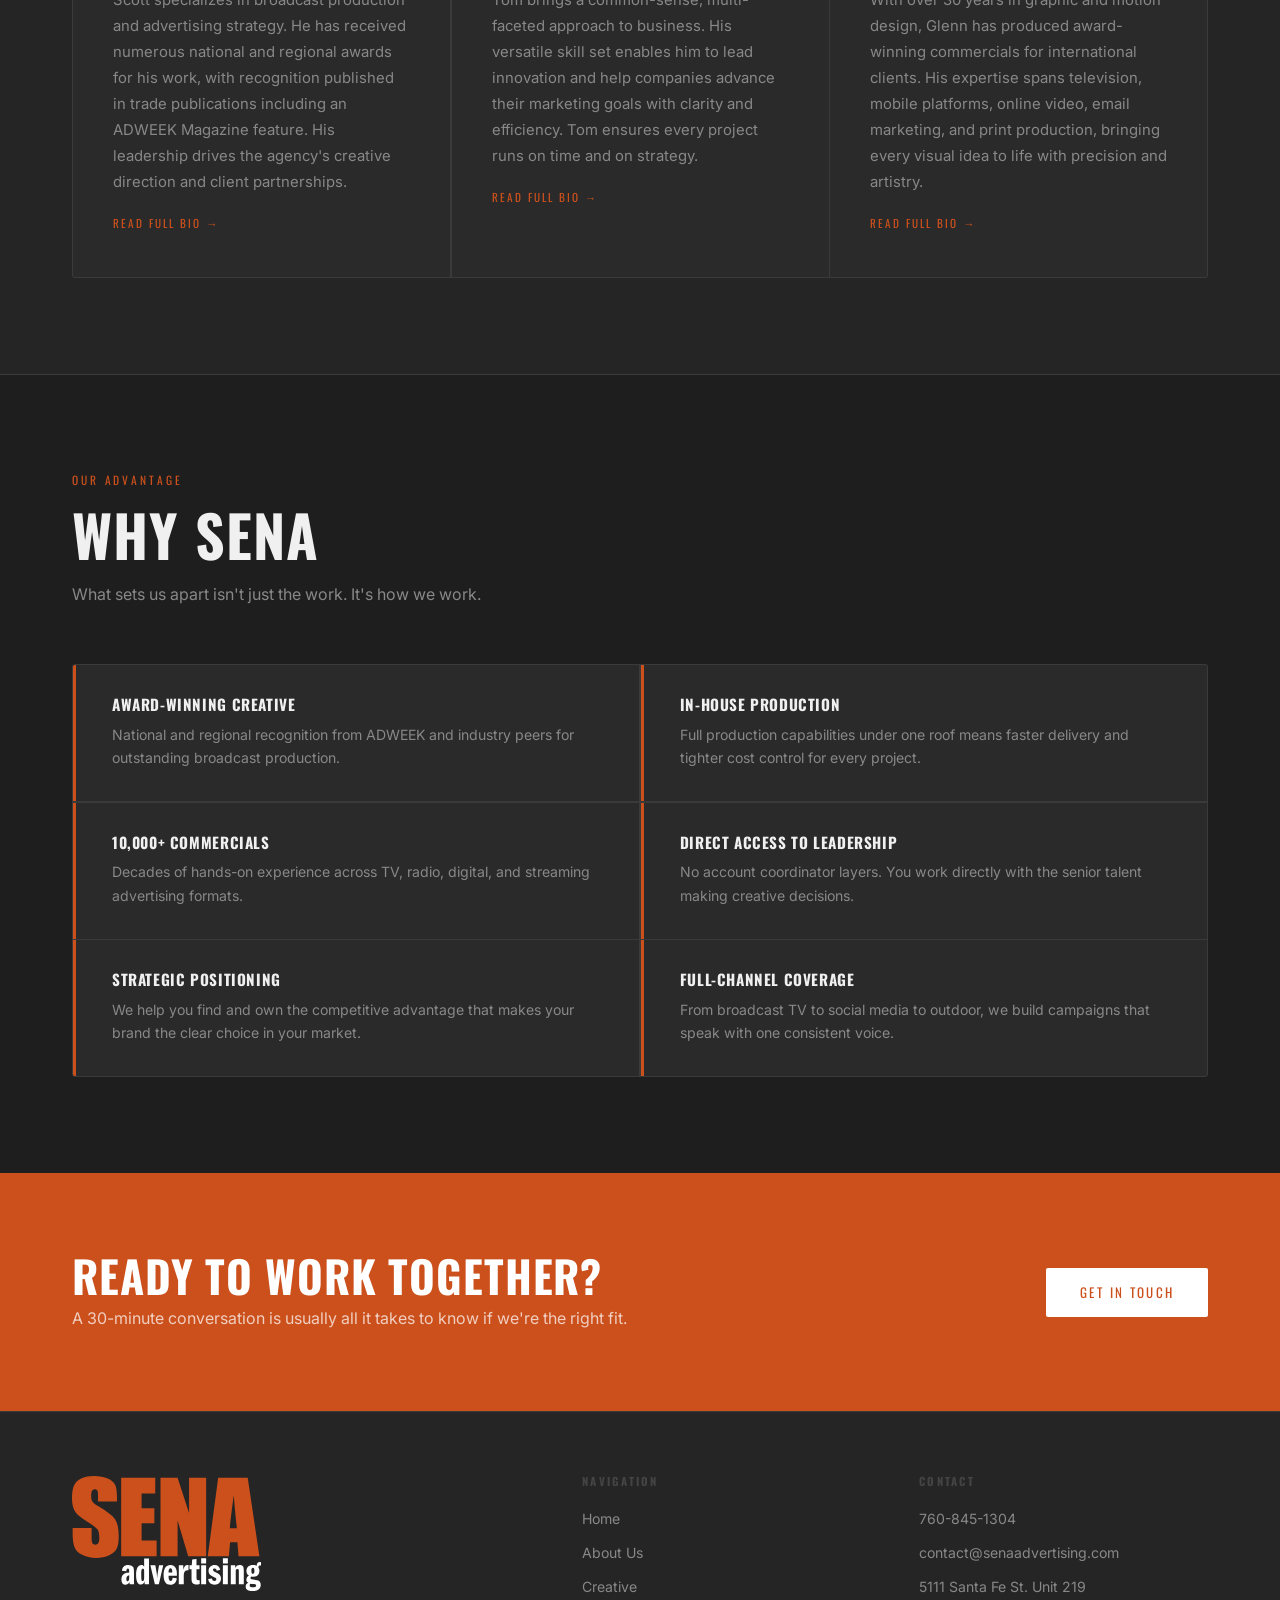
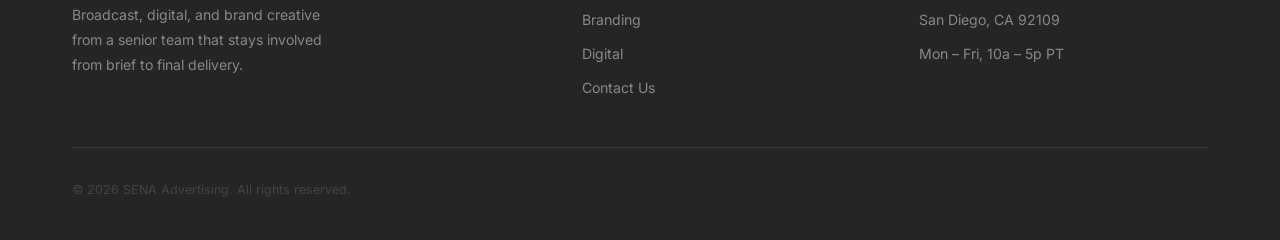
==== commit 4170e5c0: "Remove all em dashes from visible copy across entire site Page titles: — replaced with | Video capti" ====
--- a/about.html
+++ b/about.html
@@ -3,8 +3,8 @@
 <head>
   <meta charset="UTF-8">
   <meta name="viewport" content="width=device-width, initial-scale=1.0">
-  <title>About Us — SENA Advertising</title>
-  <meta name="description" content="Meet the SENA Advertising team — San Diego-based, award-winning professionals with decades of experience in broadcast production, brand strategy, and motion design.">
+  <title>About Us | SENA Advertising</title>
+  <meta name="description" content="Meet the SENA Advertising team. San Diego-based, award-winning professionals with decades of experience in broadcast production, brand strategy, and motion design.">
   <link rel="stylesheet" href="css/styles.css">
 </head>
 <body>
@@ -55,8 +55,8 @@
             that slow most firms down.
           </p>
           <p>
-            Our team has spent decades producing broadcast and brand work at the highest level —
-            for everyone from regional dealers to national brands. We don't follow the typical
+            Our team has spent decades producing broadcast and brand work at the highest level,
+            working with everyone from regional dealers to national brands. We don't follow the typical
             agency model, and our clients consider that their most significant advantage.
           </p>
           <p>
@@ -111,8 +111,8 @@
           <p>
             With over 30 years in graphic and motion design, Glenn has produced award-winning
             commercials for international clients. His expertise spans television, mobile
-            platforms, online video, email marketing, and print production — bringing
-            every visual idea to life with precision and artistry.
+            platforms, online video, email marketing, and print production,
+            bringing every visual idea to life with precision and artistry.
           </p>
           <span class="team-card-cta">Read Full Bio →</span>
         </div>
@@ -127,7 +127,7 @@
       <div class="section-header fade-in">
         <span class="eyebrow">Our Advantage</span>
         <h2>Why SENA</h2>
-        <p>What sets us apart isn't just the work — it's how we work.</p>
+        <p>What sets us apart isn't just the work. It's how we work.</p>
       </div>
       <div class="service-items-grid fade-in">
         <div class="service-item">
--- a/css/styles.css
+++ b/css/styles.css
@@ -80,7 +80,7 @@
 .nav-inner {
   max-width: var(--max-w);
   margin: 0 auto;
-  padding: 0 2rem;
+  padding: 10px 2rem 0;
   height: 100%;
   display: flex;
   align-items: center;
@@ -1263,6 +1263,7 @@
   section { padding: 4rem 0; }
 
   .nav-logo-img { height: 56px; }
+  .nav-inner { padding-top: 0; }
 
   .nav-links {
     display: none;
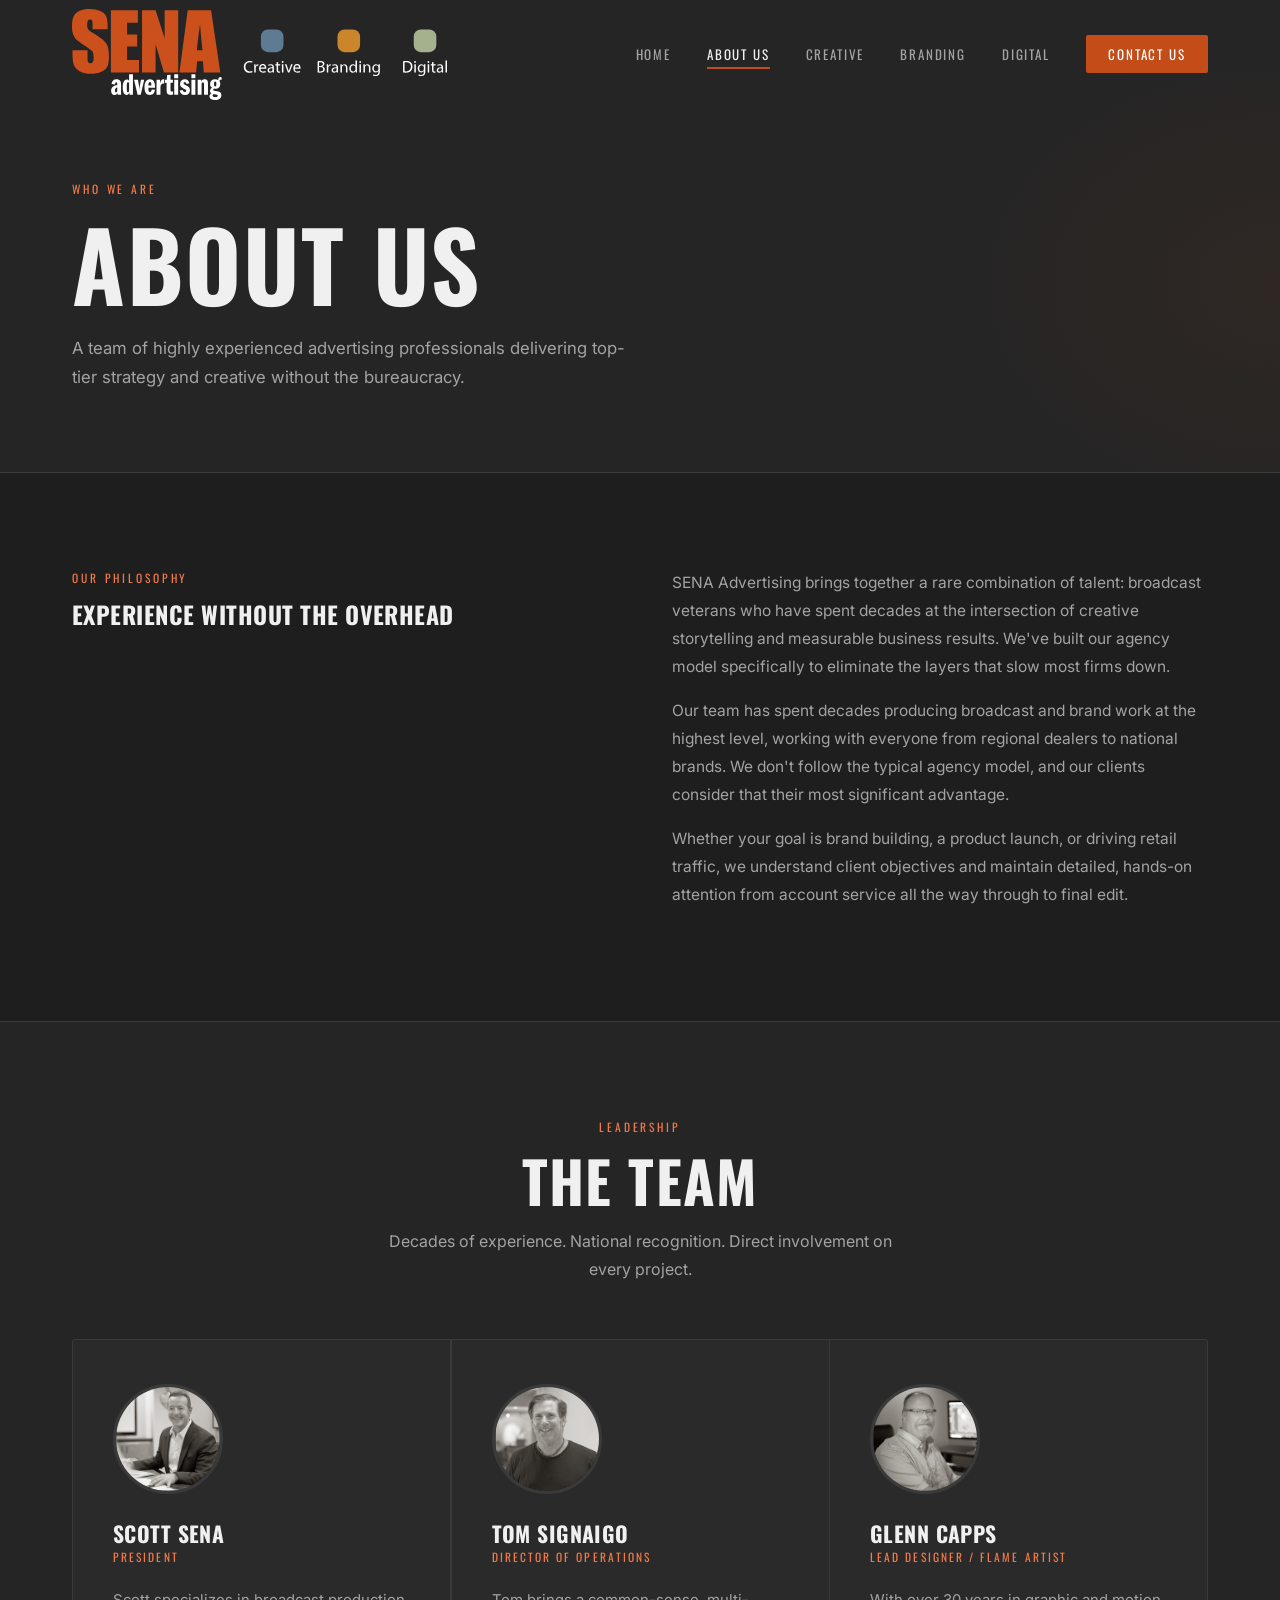
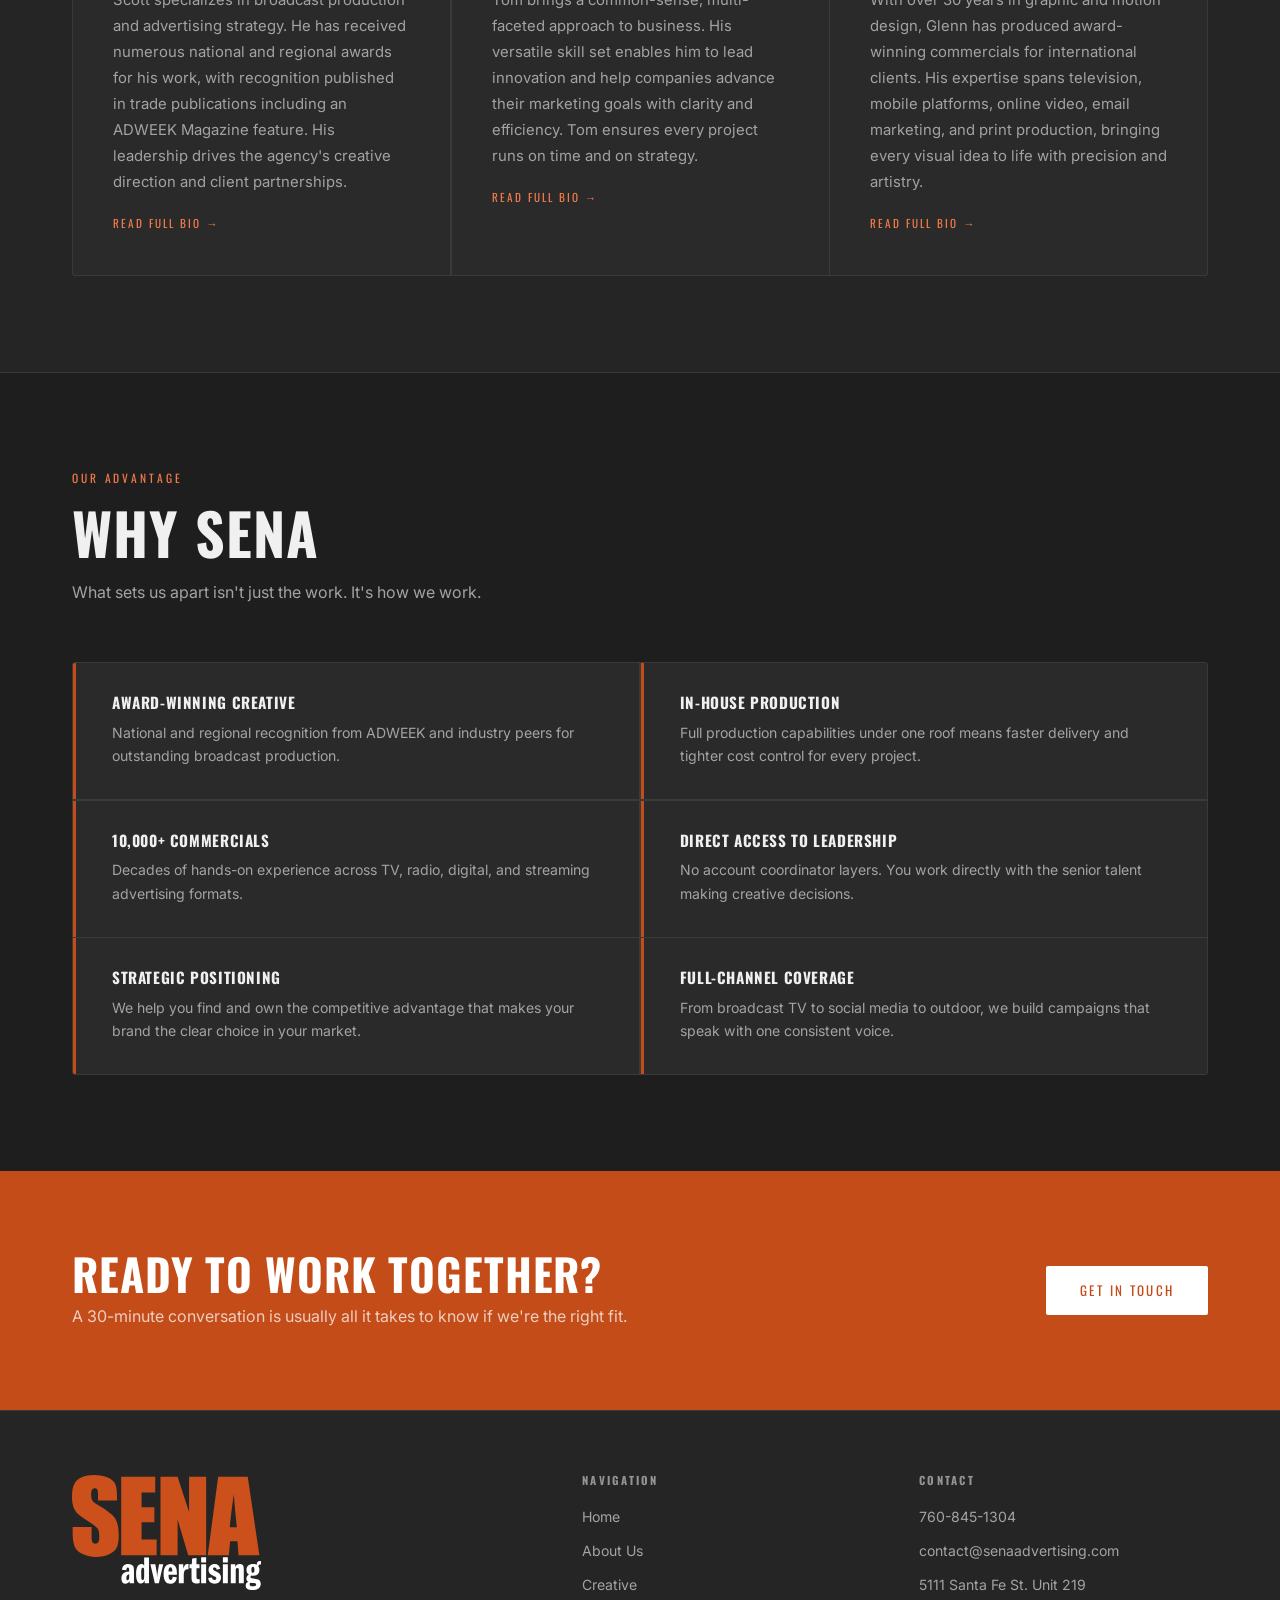
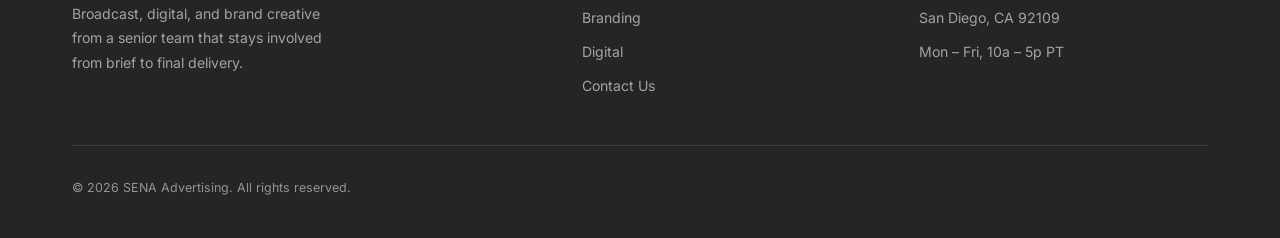
==== commit 9a9bcfdc: "Accessibility, SEO, and content fixes from site review Accessibility - Team bio CTA is now a real <b" ====
--- a/about.html
+++ b/about.html
@@ -5,7 +5,25 @@
   <meta name="viewport" content="width=device-width, initial-scale=1.0">
   <title>About Us | SENA Advertising</title>
   <meta name="description" content="Meet the SENA Advertising team. San Diego-based, award-winning professionals with decades of experience in broadcast production, brand strategy, and motion design.">
+  <link rel="canonical" href="https://www.senaadvertising.com/about.html">
+  <meta property="og:type" content="website">
+  <meta property="og:site_name" content="SENA Advertising">
+  <meta property="og:title" content="About Us | SENA Advertising">
+  <meta property="og:description" content="Meet the SENA Advertising team. San Diego-based, award-winning professionals with decades of experience in broadcast production, brand strategy, and motion design.">
+  <meta property="og:url" content="https://www.senaadvertising.com/about.html">
+  <meta property="og:image" content="https://www.senaadvertising.com/images/og-image.jpg">
+  <meta property="og:image:width" content="1200">
+  <meta property="og:image:height" content="630">
+  <meta name="twitter:card" content="summary_large_image">
+  <meta name="theme-color" content="#1e1e1e">
+  <link rel="icon" href="favicon.ico" sizes="any">
+  <link rel="icon" href="favicon.svg" type="image/svg+xml">
+  <link rel="apple-touch-icon" href="apple-touch-icon.png">
+  <link rel="preconnect" href="https://fonts.googleapis.com">
+  <link rel="preconnect" href="https://fonts.gstatic.com" crossorigin>
+  <link rel="stylesheet" href="https://fonts.googleapis.com/css2?family=Oswald:wght@400;500;600;700&family=Inter:wght@300;400;500;600&display=swap">
   <link rel="stylesheet" href="css/styles.css">
+  <script>document.documentElement.classList.add('js');</script>
 </head>
 <body>
 
@@ -13,7 +31,7 @@
   <nav class="nav" id="nav">
     <div class="nav-inner">
       <a href="index.html" class="nav-logo"><img src="graphics/Sena_logo.svg" alt="SENA Advertising" class="nav-logo-img"></a>
-      <ul class="nav-links">
+      <ul class="nav-links" id="nav-links">
         <li><a href="index.html">Home</a></li>
         <li><a href="about.html">About Us</a></li>
         <li><a href="creative.html">Creative</a></li>
@@ -21,7 +39,7 @@
         <li><a href="digital.html">Digital</a></li>
         <li><a href="contact.html" class="nav-cta">Contact Us</a></li>
       </ul>
-      <button class="nav-hamburger" id="hamburger" aria-label="Open menu" aria-expanded="false">
+      <button class="nav-hamburger" id="hamburger" aria-label="Open menu" aria-controls="nav-links" aria-expanded="false">
         <span></span><span></span><span></span>
       </button>
     </div>
@@ -70,7 +88,7 @@
   </section>
 
   <!-- Team -->
-  <section style="background: var(--bg-surface); border-top: 1px solid var(--border); border-bottom: 1px solid var(--border);">
+  <section class="section-alt">
     <div class="container">
       <div class="section-header center fade-in">
         <span class="eyebrow">Leadership</span>
@@ -89,7 +107,7 @@
             trade publications including an ADWEEK Magazine feature. His leadership drives the
             agency's creative direction and client partnerships.
           </p>
-          <span class="team-card-cta">Read Full Bio →</span>
+          <button type="button" class="team-card-cta" aria-label="Read Scott Sena's full bio">Read Full Bio →</button>
         </div>
 
         <div class="team-card fade-in fade-in-d1" data-person="tom">
@@ -101,7 +119,7 @@
             set enables him to lead innovation and help companies advance their marketing goals
             with clarity and efficiency. Tom ensures every project runs on time and on strategy.
           </p>
-          <span class="team-card-cta">Read Full Bio →</span>
+          <button type="button" class="team-card-cta" aria-label="Read Tom Signaigo's full bio">Read Full Bio →</button>
         </div>
 
         <div class="team-card fade-in fade-in-d2" data-person="glenn">
@@ -114,7 +132,7 @@
             platforms, online video, email marketing, and print production,
             bringing every visual idea to life with precision and artistry.
           </p>
-          <span class="team-card-cta">Read Full Bio →</span>
+          <button type="button" class="team-card-cta" aria-label="Read Glenn Capps's full bio">Read Full Bio →</button>
         </div>
 
       </div>
@@ -206,13 +224,13 @@
   </footer>
 
   <!-- Bio Modal -->
-  <div id="bio-modal" class="bio-modal" role="dialog" aria-modal="true" aria-label="Team biography">
+  <div id="bio-modal" class="bio-modal" role="dialog" aria-modal="true" aria-labelledby="bio-modal-name">
     <div class="bio-modal-inner">
       <button class="bio-modal-close" aria-label="Close">&times;</button>
       <div class="bio-modal-header">
-        <img class="bio-modal-photo" src="" alt="">
+        <img class="bio-modal-photo" alt="">
         <div>
-          <h2 class="bio-modal-name"></h2>
+          <h2 class="bio-modal-name" id="bio-modal-name"></h2>
           <div class="bio-modal-role"></div>
         </div>
       </div>
--- a/css/styles.css
+++ b/css/styles.css
@@ -1,5 +1,3 @@
-@import url('https://fonts.googleapis.com/css2?family=Oswald:wght@400;500;600;700&family=Inter:wght@300;400;500;600&display=swap');
-
 *, *::before, *::after { box-sizing: border-box; margin: 0; padding: 0; }
 
 :root {
@@ -7,11 +5,13 @@
   --bg-surface: #252525;
   --bg-card: #2a2a2a;
   --bg-card-hover: #313131;
-  --accent: #cb501c;
-  --accent-hover: #e05c20;
+  --accent: #c44c19;          /* fills + large text; white text on it passes AA */
+  --accent-hover: #b04413;    /* fill hover: darker so white text keeps contrast */
+  --accent-text: #f07a4a;     /* small accent text on dark backgrounds (AA on all surfaces) */
+  --accent-text-hover: #f5895c;
   --text: #f0f0f0;
-  --text-muted: #888888;
-  --text-dim: #444444;
+  --text-muted: #a3a3a3;
+  --text-dim: #949494;
   --border: #3a3a3a;
   --max-w: 1200px;
   --nav-h: 100px;
@@ -45,12 +45,37 @@
   font-size: 0.72rem;
   letter-spacing: 0.25em;
   text-transform: uppercase;
-  color: var(--accent);
+  color: var(--accent-text);
   display: block;
   margin-bottom: 0.9rem;
 }
 
+/* ── Focus ── */
+:focus-visible {
+  outline: 2px solid var(--accent-text);
+  outline-offset: 3px;
+}
+.form-group input:focus-visible,
+.form-group textarea:focus-visible,
+.form-group select:focus-visible { outline: none; } /* border + ring handle it */
+
+@media (prefers-reduced-motion: reduce) {
+  html { scroll-behavior: auto; }
+  *, *::before, *::after {
+    animation-duration: 0.01ms !important;
+    animation-iteration-count: 1 !important;
+    transition-duration: 0.01ms !important;
+    transition-delay: 0s !important;
+  }
+}
+
 /* ── Layout ── */
+.section-alt {
+  background: var(--bg-surface);
+  border-top: 1px solid var(--border);
+  border-bottom: 1px solid var(--border);
+}
+
 .container {
   max-width: var(--max-w);
   margin: 0 auto;
@@ -179,7 +204,7 @@
   position: absolute;
   inset: 0;
   background:
-    radial-gradient(ellipse 70% 60% at 75% 55%, rgba(203,80,28,0.07) 0%, transparent 55%),
+    radial-gradient(ellipse 70% 60% at 75% 55%, rgba(196,76,25,0.07) 0%, transparent 55%),
     linear-gradient(150deg, #0d0d0d 0%, #131313 100%);
 }
 
@@ -205,7 +230,7 @@
   letter-spacing: 0.04em;
   text-transform: uppercase;
   color: transparent;
-  -webkit-text-stroke: 1.5px rgba(203, 80, 28, 0.22);
+  -webkit-text-stroke: 1.5px rgba(196, 76, 25, 0.22);
   line-height: 1;
   user-select: none;
   pointer-events: none;
@@ -229,6 +254,14 @@
 }
 .hero-title .accent { color: var(--accent); }
 
+.hero-title-intro {
+  display: block;
+  font-size: clamp(1.2rem, 2.8vw, 2.8rem);
+  line-height: 1.1;
+  margin-bottom: 0.05em;
+  letter-spacing: 0.04em;
+}
+
 .hero-desc {
   font-size: 1.1rem;
   color: var(--text-muted);
@@ -328,6 +361,10 @@
   border-radius: 2px;
   text-decoration: none;
   white-space: nowrap;
+  max-width: 100%;
+}
+@media (max-width: 480px) {
+  .btn { white-space: normal; text-align: center; }
 }
 
 .btn-primary {
@@ -337,7 +374,7 @@
 .btn-primary:hover {
   background: var(--accent-hover);
   transform: translateY(-2px);
-  box-shadow: 0 8px 24px rgba(203,80,28,0.3);
+  box-shadow: 0 8px 24px rgba(196,76,25,0.3);
 }
 
 .btn-outline {
@@ -435,7 +472,7 @@
   font-size: 0.78rem;
   letter-spacing: 0.18em;
   text-transform: uppercase;
-  color: var(--accent);
+  color: var(--accent-text);
   display: inline-flex;
   align-items: center;
   gap: 0.6rem;
@@ -517,7 +554,7 @@
 /* ── Clients Grid ── */
 .clients-grid {
   display: grid;
-  grid-template-columns: repeat(auto-fill, minmax(200px, 1fr));
+  grid-template-columns: repeat(4, 1fr); /* 16 clients: even rows at 4 and 2 columns */
   gap: 1.5px;
   background: var(--border);
   border: 1px solid var(--border);
@@ -573,14 +610,14 @@
   content: '';
   position: absolute;
   inset: 0;
-  background: radial-gradient(ellipse 50% 100% at 100% 60%, rgba(203,80,28,0.06) 0%, transparent 55%);
+  background: radial-gradient(ellipse 50% 100% at 100% 60%, rgba(196,76,25,0.06) 0%, transparent 55%);
 }
 .page-hero .container { position: relative; }
 .page-hero-label {
   font-family: 'Oswald', sans-serif;
   font-size: 0.72rem;
   letter-spacing: 0.25em;
-  color: var(--accent);
+  color: var(--accent-text);
   text-transform: uppercase;
   margin-bottom: 0.9rem;
   display: block;
@@ -630,7 +667,7 @@
   font-size: 0.72rem;
   letter-spacing: 0.18em;
   text-transform: uppercase;
-  color: var(--accent);
+  color: var(--accent-text);
   margin-bottom: 1.25rem;
 }
 
@@ -643,7 +680,7 @@
 /* ── Content Sections ── */
 .content-block {
   display: grid;
-  grid-template-columns: 1fr 1fr;
+  grid-template-columns: minmax(0, 1fr) minmax(0, 1fr);
   gap: 4rem;
   align-items: start;
 }
@@ -698,11 +735,11 @@
   font-size: 0.7rem;
   letter-spacing: 0.18em;
   text-transform: uppercase;
-  color: var(--accent);
+  color: var(--accent-text);
   margin-top: 0.5rem;
   transition: color 0.2s;
 }
-.service-item:hover .service-item-cta { color: var(--accent-hover); }
+.service-item:hover .service-item-cta { color: var(--accent-text-hover); }
 
 /* ── Channel Tags ── */
 .channel-tags {
@@ -723,7 +760,7 @@
   transition: all 0.2s;
   cursor: default;
 }
-.channel-tag:hover { border-color: var(--accent); color: var(--accent); }
+.channel-tag:hover { border-color: var(--accent); color: var(--accent-text); }
 
 /* ── Contact Page ── */
 .contact-grid {
@@ -739,7 +776,7 @@
   font-size: 0.68rem;
   letter-spacing: 0.2em;
   text-transform: uppercase;
-  color: var(--accent);
+  color: var(--accent-text);
   margin-bottom: 0.4rem;
 }
 .contact-detail-value {
@@ -748,7 +785,7 @@
   line-height: 1.55;
 }
 .contact-detail-value a { transition: color 0.2s; }
-.contact-detail-value a:hover { color: var(--accent); }
+.contact-detail-value a:hover { color: var(--accent-text); }
 
 /* ── Form ── */
 .form { display: flex; flex-direction: column; gap: 1.25rem; }
@@ -786,10 +823,50 @@
 .form-group input:focus,
 .form-group textarea:focus {
   border-color: var(--accent);
-  box-shadow: 0 0 0 3px rgba(203,80,28,0.1);
+  box-shadow: 0 0 0 3px rgba(196,76,25,0.35);
 }
 
 .form-group textarea { min-height: 160px; resize: vertical; }
+
+.form-group select {
+  background: var(--bg-card);
+  border: 1px solid var(--border);
+  color: var(--text);
+  padding: 0.75rem 2.5rem 0.75rem 1rem;
+  font-size: 0.95rem;
+  font-family: 'Inter', sans-serif;
+  border-radius: 2px;
+  width: 100%;
+  appearance: none;
+  -webkit-appearance: none;
+  background-image: url("data:image/svg+xml,%3Csvg xmlns='http://www.w3.org/2000/svg' width='12' height='8' viewBox='0 0 12 8'%3E%3Cpath d='M1 1l5 5 5-5' stroke='%23888888' stroke-width='1.5' fill='none' stroke-linecap='round'/%3E%3C/svg%3E");
+  background-repeat: no-repeat;
+  background-position: right 1rem center;
+  cursor: pointer;
+}
+.form-group select:focus {
+  border-color: var(--accent);
+  box-shadow: 0 0 0 3px rgba(196,76,25,0.35);
+  outline: none;
+}
+.form-group select option { background: var(--bg-card); color: var(--text); }
+
+.submit-button {
+  font-family: 'Oswald', sans-serif;
+  font-size: 0.82rem;
+  letter-spacing: 0.18em;
+  text-transform: uppercase;
+  padding: 0.85rem 2.5rem;
+  background: var(--accent);
+  color: #fff;
+  border: none;
+  border-radius: 2px;
+  cursor: pointer;
+  transition: background 0.2s;
+  align-self: flex-start;
+}
+.submit-button:hover { background: var(--accent-hover); }
+.submit-button:disabled { opacity: 0.65; cursor: not-allowed; }
 
 /* ── Footer ── */
 .footer {
@@ -853,15 +930,18 @@
 .footer-copy { font-size: 0.78rem; color: var(--text-dim); }
 
 /* ── Animations ── */
-.fade-in {
+.js .fade-in {
   opacity: 0;
   transform: translateY(20px);
   transition: opacity 0.65s ease, transform 0.65s ease;
 }
-.fade-in.visible { opacity: 1; transform: none; }
+.js .fade-in.visible { opacity: 1; transform: none; }
 .fade-in-d1 { transition-delay: 0.1s; }
 .fade-in-d2 { transition-delay: 0.2s; }
 .fade-in-d3 { transition-delay: 0.3s; }
+@media (prefers-reduced-motion: reduce) {
+  .js .fade-in { opacity: 1; transform: none; }
+}
 
 /* ── Video Grid ── */
 .video-grid {
@@ -908,7 +988,7 @@
   content: '';
   position: absolute;
   inset: 0;
-  background: radial-gradient(ellipse at center, rgba(203,80,28,0.08) 0%, transparent 70%);
+  background: radial-gradient(ellipse at center, rgba(196,76,25,0.08) 0%, transparent 70%);
   transition: opacity 0.3s;
 }
 .video-item:hover .video-thumb::before { opacity: 2; }
@@ -928,7 +1008,7 @@
 .video-item:hover .video-play-btn {
   transform: scale(1.12);
   background: var(--accent-hover);
-  box-shadow: 0 0 24px rgba(203,80,28,0.45);
+  box-shadow: 0 0 24px rgba(196,76,25,0.45);
 }
 
 .video-play-btn svg {
@@ -997,7 +1077,7 @@
   font-size: 0.72rem;
   letter-spacing: 0.2em;
   text-transform: uppercase;
-  color: var(--accent);
+  color: var(--accent-text);
 }
 
 .project-imgs {
@@ -1089,7 +1169,7 @@
   font-size: 0.72rem;
   letter-spacing: 0.2em;
   text-transform: uppercase;
-  color: var(--accent);
+  color: var(--accent-text);
 }
 
 .radio-audio {
@@ -1172,7 +1252,7 @@
   font-size: 0.72rem;
   letter-spacing: 0.2em;
   text-transform: uppercase;
-  color: var(--accent);
+  color: var(--accent-text);
 }
 .bio-modal-body p {
   color: var(--text-muted);
@@ -1184,16 +1264,21 @@
 
 .team-card { cursor: pointer; }
 .team-card-cta {
+  background: none;
+  border: none;
+  padding: 0;
+  cursor: pointer;
+  text-align: left;
   font-family: 'Oswald', sans-serif;
   font-size: 0.7rem;
   letter-spacing: 0.18em;
   text-transform: uppercase;
-  color: var(--accent);
+  color: var(--accent-text);
   margin-top: 1.25rem;
   display: block;
   transition: color 0.2s;
 }
-.team-card:hover .team-card-cta { color: var(--accent-hover); }
+.team-card:hover .team-card-cta { color: var(--accent-text-hover); }
 
 @media (max-width: 600px) {
   .bio-modal { padding: 2rem 1rem; }
@@ -1252,7 +1337,7 @@
   .services-grid,
   .team-grid { grid-template-columns: 1fr 1fr; }
   .about-grid,
-  .content-block { grid-template-columns: 1fr; gap: 3rem; }
+  .content-block { grid-template-columns: minmax(0, 1fr); gap: 3rem; }
   .content-block.reverse { direction: ltr; }
   .contact-grid { grid-template-columns: 1fr; gap: 3rem; }
   .footer-top { grid-template-columns: 1fr 1fr; }
@@ -1296,3 +1381,29 @@
   .footer-top { grid-template-columns: 1fr; gap: 2rem; }
   .hero-ghost { display: none; }
 }
+
+/* Home "Who We Serve" cards: accent rule on top instead of left */
+.service-item--top { border-left: none; border-top: 3px solid var(--accent); }
+
+.contact-heading { font-size: clamp(1.6rem, 3vw, 2.25rem); margin-bottom: 1.25rem; }
+.contact-intro { font-size: 0.9rem; color: var(--text-muted); line-height: 1.7; margin-bottom: 2.5rem; }
+
+/* ── Thank-you page ── */
+.thanks {
+  min-height: 70vh;
+  display: flex;
+  align-items: center;
+  padding-top: calc(var(--nav-h) + 4rem);
+  text-align: center;
+}
+.thanks h1 { font-size: clamp(2.5rem, 6vw, 4.5rem); margin-bottom: 1.25rem; }
+.thanks .subtitle { max-width: 560px; margin: 0 auto 1rem; color: var(--text-muted); font-size: 1.05rem; line-height: 1.7; }
+.thanks-alt { color: var(--text-muted); font-size: 0.95rem; margin-bottom: 2.5rem; }
+.thanks-alt a { color: var(--accent-text); }
+.thanks .hero-actions { justify-content: center; }
+
+@media (max-width: 768px) {
+  .clients-grid { grid-template-columns: repeat(2, 1fr); }
+}
+
+.section-more { margin-top: 2.5rem; text-align: center; }
